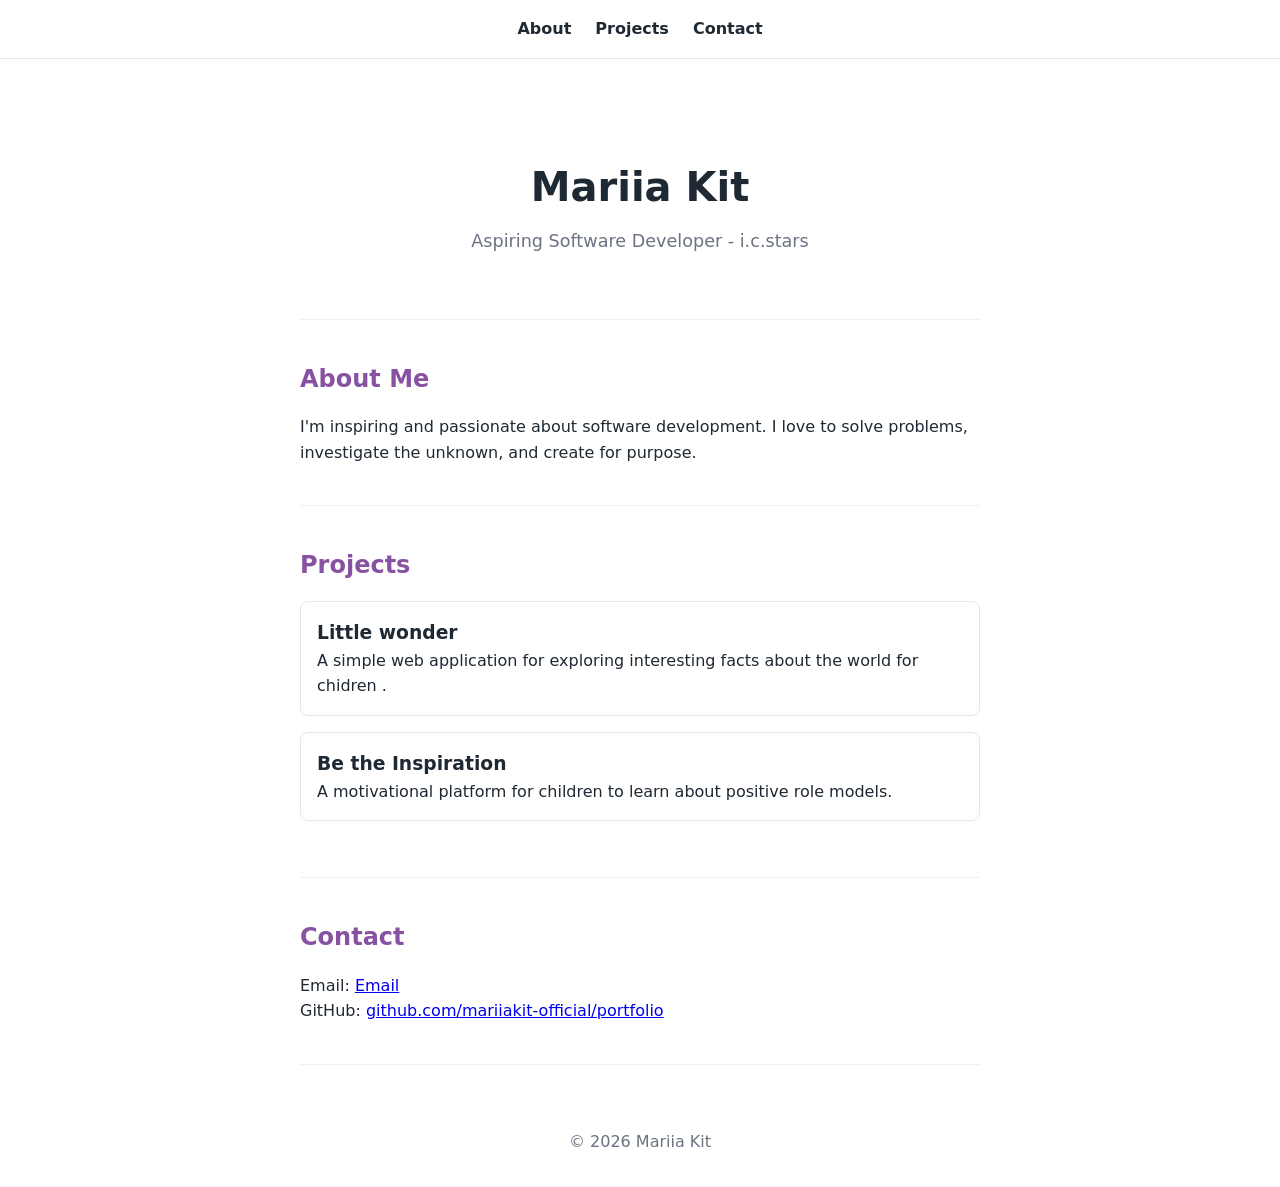
==== index.html @ 0bd784ed "Add portfolio structure and styling" ====
<!DOCTYPE html> 
<html lang="en"> 
<head> 
 <meta charset="UTF-8"> 
 <meta name="viewport" 
 content="width=device-width, initial-scale=1.0">  <title>Mariia Kit - Portfolio</title> 
 <link rel="stylesheet" href="style.css"> 
</head> 
<body> 
 <header> 
 <nav> 
 <a href="#about">About</a> 
 <a href="#projects">Projects</a> 
 <a href="#contact">Contact</a> 
 </nav> 
 </header> 
 <main> 
 <section id="hero"> 
 <h1>Mariia Kit</h1> 
 <p class="tagline"> 
 Aspiring Software Developer - i.c.stars 
 </p> 
 </section> 
 <section id="about"> 
 <h2>About Me</h2> 
 <p>I'm inspiring and passionate about software development. I love to solve problems, investigate the unknown, and create for purpose.</p> 
 </section> 
 <section id="projects"> 
 <h2>Projects</h2> 
 <div class="project"> 
 <h3>Little wonder</h3> 
 <p>A simple web application for exploring interesting facts about the world for chidren .</p> 
 </div> 
 <div class="project"> 
 <h3>Be the Inspiration</h3> 
 <p>A motivational platform for children to learn about positive role models.</p> 
 </div> 
 </section> 
 <section id="contact"> 
 <h2>Contact</h2> 
 <p>Email: 
 <a href="mailto:mkit@icstars.org">Email</a>  </p> 
 <p>GitHub: 
 <a href="https://github.com/mariiakit-official/portfolio.git">  github.com/mariiakit-official/portfolio</a> 
 </p> 
 </section> 
 </main> 
 <footer> 
 <p>&copy; 2026 Mariia Kit</p> 
 </footer> 
</body> 
</html>
---- style.css ----
:root { 
 --accent: #8852a3; 
 --ink: #1f2933; 
 --muted: #6b7280; 
 --bg: #ffffff; 
} 
* { box-sizing: border-box; margin: 0; padding: 0; } 
body { 
 font-family: system-ui, -apple-system, sans-serif; 
 color: var(--ink); 
 line-height: 1.6; 
 background: var(--bg); 
} 
header { 
 position: sticky; 
 top: 0; 
 background: var(--bg); 
 border-bottom: 1px solid #e5e7eb; 
} 
nav { 
 display: flex; 
 gap: 1.5rem; 
 justify-content: center; 
 padding: 1rem; 
} 
nav a { 
 text-decoration: none; 
 color: var(--ink); 
 font-weight: 600; 
} 
nav a:hover { color: var(--accent); } 
main { 
 max-width: 720px; 
 margin: 0 auto; 
 padding: 2rem 1.25rem; 
} 
section { 
 padding: 2.5rem 0; 
 border-bottom: 1px solid #f0f0f0; 
} 
#hero { text-align: center; padding: 4rem 0; } 
h1 { font-size: 2.5rem; } 
.tagline { 
 color: var(--muted); 
 font-size: 1.1rem; 
 margin-top: 0.5rem; 
} 
h2 { margin-bottom: 1rem; color: var(--accent); } 
.project { 
 padding: 1rem; 
 border: 1px solid #e5e7eb; 
 border-radius: 8px; 
 margin-bottom: 1rem; 
} 
footer { 
 text-align: center; 
 padding: 2rem; 
 color: var(--muted); 
}
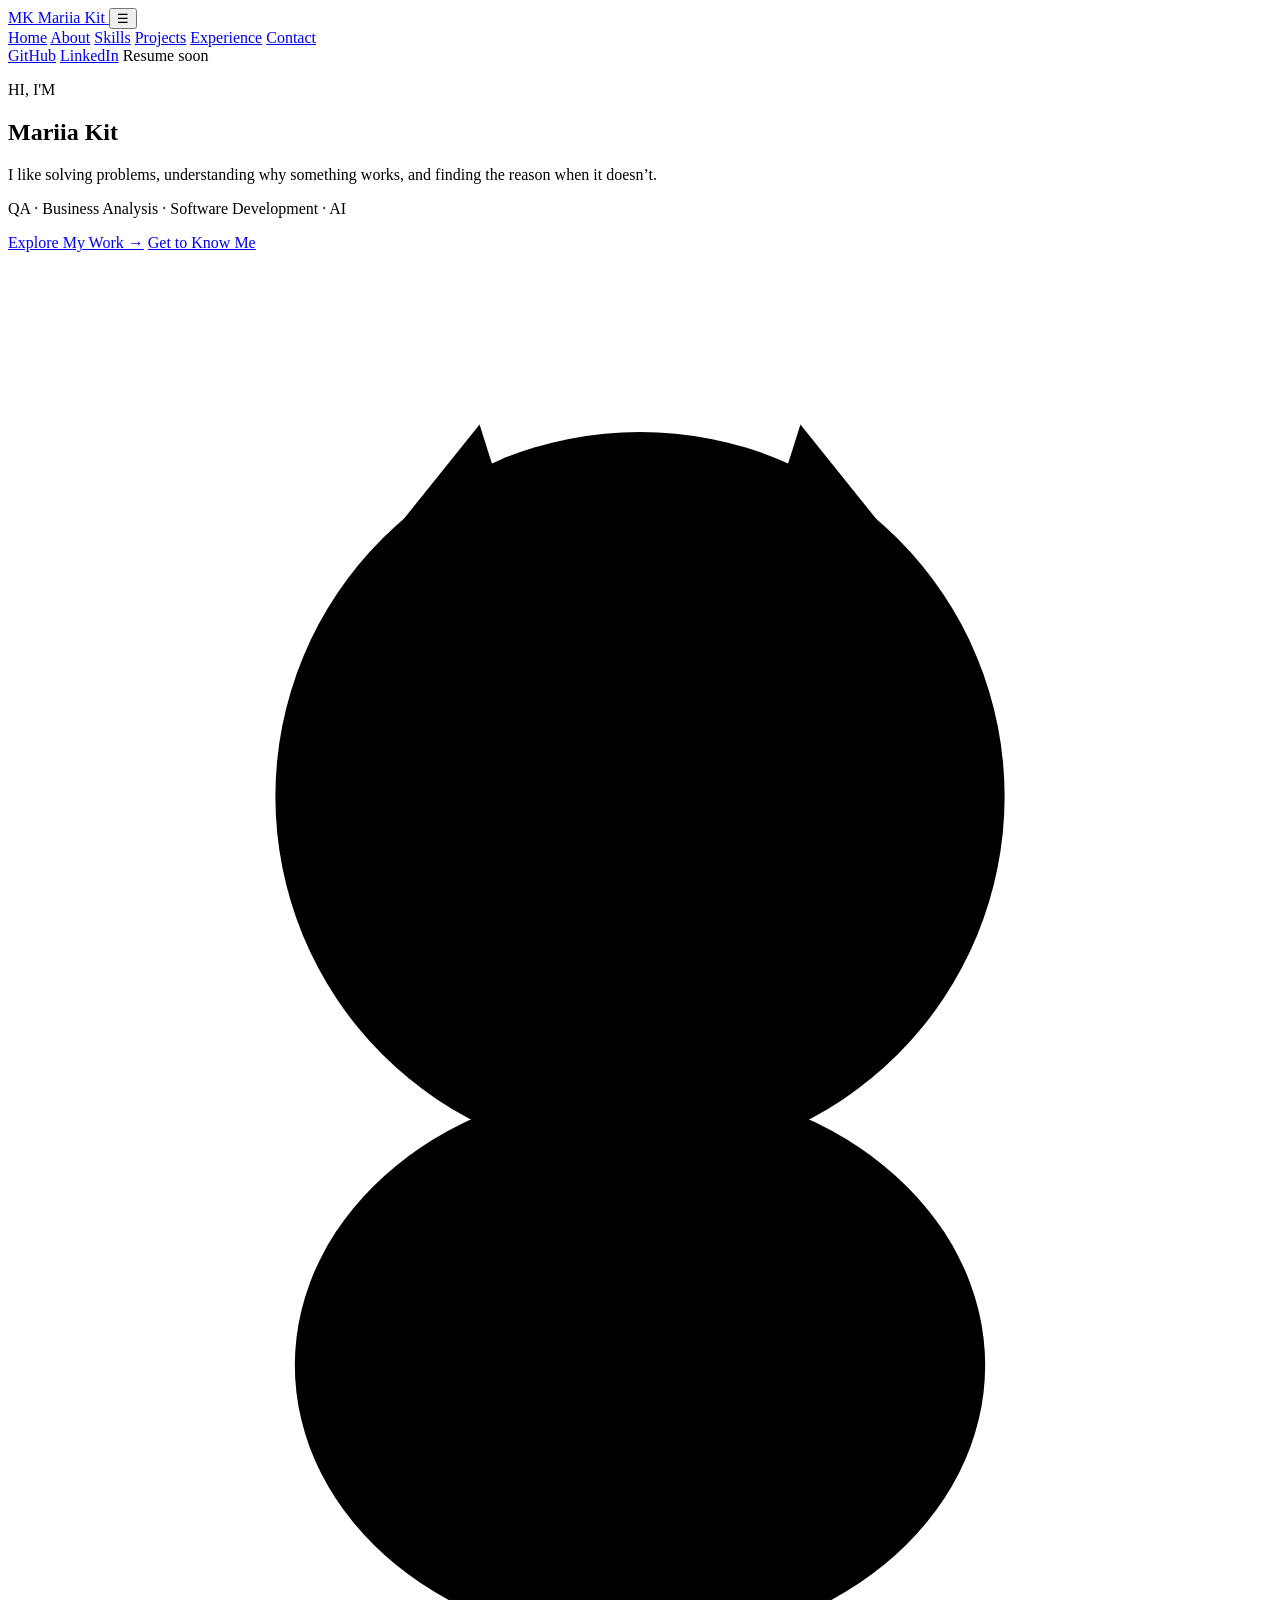
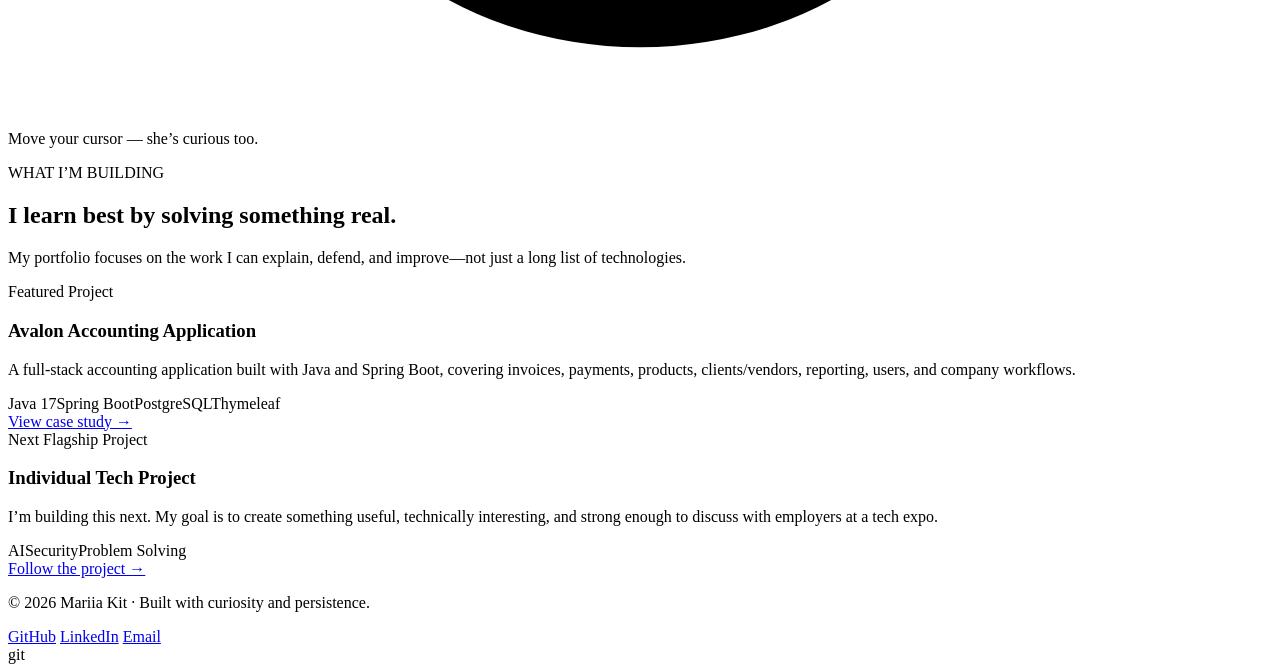
==== commit ccdfd252: "Add About Me page" ====
--- a/index.html
+++ b/index.html
@@ -1,53 +1,126 @@
-<!DOCTYPE html> 
-<html lang="en"> 
-<head> 
- <meta charset="UTF-8"> 
- <meta name="viewport" 
- content="width=device-width, initial-scale=1.0">  <title>Mariia Kit - Portfolio</title> 
- <link rel="stylesheet" href="style.css"> 
-</head> 
-<body> 
- <header> 
- <nav> 
- <a href="#about">About</a> 
- <a href="#projects">Projects</a> 
- <a href="#contact">Contact</a> 
- </nav> 
- </header> 
- <main> 
- <section id="hero"> 
- <h1>Mariia Kit</h1> 
- <p class="tagline"> 
- Aspiring Software Developer - i.c.stars 
- </p> 
- </section> 
- <section id="about"> 
- <h2>About Me</h2> 
- <p>I'm inspiring and passionate about software development. I love to solve problems, investigate the unknown, and create for purpose.</p> 
- </section> 
- <section id="projects"> 
- <h2>Projects</h2> 
- <div class="project"> 
- <h3>Little wonder</h3> 
- <p>A simple web application for exploring interesting facts about the world for chidren .</p> 
- </div> 
- <div class="project"> 
- <h3>Be the Inspiration</h3> 
- <p>A motivational platform for children to learn about positive role models.</p> 
- </div> 
- </section> 
- <section id="contact"> 
- <h2>Contact</h2> 
- <p>Email: 
- <a href="mailto:mkit@icstars.org">Email</a>  </p> 
- <p>GitHub: 
- <a href="https://github.com/mariiakit-official/portfolio.git">  github.com/mariiakit-official/portfolio</a> 
- </p> 
- </section> 
- </main> 
- <footer> 
- <p>&copy; 2026 Mariia Kit</p> 
- </footer> 
-</body> 
-</html> 
+<!DOCTYPE html>
+<html lang="en">
+<head>
+  <meta charset="UTF-8">
+  <meta name="viewport" content="width=device-width, initial-scale=1.0">
+  <meta name="description" content="Mariia Kit portfolio: QA, business analysis, software development, and AI.">
+  <title>Home | Mariia Kit</title>
+  <link rel="stylesheet" href="styles.css">
+</head>
+<body data-page="Home">
 
+<header class="site-header">
+  <a class="brand" href="index.html" aria-label="Mariia Kit home">
+    <span class="brand-mark" aria-hidden="true">MK</span>
+    <span>Mariia Kit</span>
+  </a>
+
+  <button class="menu-toggle" aria-label="Open navigation" aria-expanded="false">☰</button>
+
+  <nav class="main-nav" aria-label="Main navigation">
+    <a data-page="Home" href="index.html">Home</a>
+    <a data-page="About" href="about.html">About</a>
+    <a data-page="Skills" href="skills.html">Skills</a>
+    <a data-page="Projects" href="projects.html">Projects</a>
+    <a data-page="Experience" href="experience.html">Experience</a>
+    <a data-page="Contact" href="contact.html">Contact</a>
+  </nav>
+
+  <div class="header-actions">
+    <a class="icon-link" href="https://github.com/mariiakit-official" target="_blank" rel="noreferrer">GitHub</a>
+    <a class="icon-link" href="https://www.linkedin.com/in/mariia-kit-profile" target="_blank" rel="noreferrer">LinkedIn</a>
+    <span class="resume-link is-disabled" title="Resume will be added later">Resume soon</span>
+  </div>
+</header>
+
+
+<main>
+  <section class="hero">
+    <div class="hero-copy">
+      <p class="eyebrow">HI, I'M</p>
+      <h1>Mariia <span>Kit</span></h1>
+      <p class="hero-lead">I like solving problems, understanding why something works, and finding the reason when it doesn’t.</p>
+      <p class="hero-sub">QA · Business Analysis · Software Development · AI</p>
+      <div class="hero-actions">
+        <a class="btn primary" href="projects.html">Explore My Work →</a>
+        <a class="btn secondary" href="about.html">Get to Know Me</a>
+      </div>
+    </div>
+
+    <div class="owl-stage">
+      <div class="moon-glow" aria-hidden="true"></div>
+      <svg id="owl" viewBox="0 0 520 600" role="img" aria-labelledby="owlTitle">
+        <title id="owlTitle">Interactive white owl that follows the cursor</title>
+        <ellipse cx="260" cy="458" rx="142" ry="116" class="owl-body"/>
+        <path d="M161 402 Q117 469 169 533" class="owl-wing"/>
+        <path d="M359 402 Q403 469 351 533" class="owl-wing"/>
+
+        <g id="owlHead" class="owl-head">
+          <circle cx="260" cy="224" r="150" class="owl-face"/>
+          <path d="M145 132 L194 71 L219 150 Z" class="owl-feather"/>
+          <path d="M375 132 L326 71 L301 150 Z" class="owl-feather"/>
+
+          <path d="M134 200 Q205 137 258 194 Q315 135 386 200 Q337 326 260 328 Q182 326 134 200Z" class="facial-disc"/>
+          <ellipse cx="205" cy="216" rx="56" ry="64" class="owl-eye-ring"/>
+          <ellipse cx="315" cy="216" rx="56" ry="64" class="owl-eye-ring"/>
+          <circle cx="205" cy="216" r="27" class="owl-eye"/>
+          <circle cx="315" cy="216" r="27" class="owl-eye"/>
+          <circle id="leftPupil" cx="205" cy="216" r="12" class="owl-pupil"/>
+          <circle id="rightPupil" cx="315" cy="216" r="12" class="owl-pupil"/>
+          <path d="M244 263 L260 289 L276 263 Q260 253 244 263Z" class="owl-beak"/>
+          <path d="M171 157 Q205 144 234 160" class="owl-marking"/>
+          <path d="M286 160 Q315 144 349 157" class="owl-marking"/>
+        </g>
+
+        <path d="M191 364 Q260 390 329 364" class="owl-chest-line"/>
+        <path d="M184 403 Q260 432 336 403" class="owl-chest-line"/>
+        <path d="M182 443 Q260 472 338 443" class="owl-chest-line"/>
+      </svg>
+      <p class="owl-hint">Move your cursor — she’s curious too.</p>
+    </div>
+  </section>
+
+  <section class="home-intro">
+    <p class="eyebrow">WHAT I’M BUILDING</p>
+    <h2>I learn best by <span>solving something real.</span></h2>
+    <p>My portfolio focuses on the work I can explain, defend, and improve—not just a long list of technologies.</p>
+  </section>
+
+  <section class="featured-grid">
+    <article class="project-card featured">
+      <div>
+        <span class="tag">Featured Project</span>
+        <h3>Avalon Accounting Application</h3>
+        <p>A full-stack accounting application built with Java and Spring Boot, covering invoices, payments, products, clients/vendors, reporting, users, and company workflows.</p>
+      </div>
+      <div class="tech-row">
+        <span>Java 17</span><span>Spring Boot</span><span>PostgreSQL</span><span>Thymeleaf</span>
+      </div>
+      <a class="text-link" href="accounting-project.html">View case study →</a>
+    </article>
+
+    <article class="project-card upcoming">
+      <div>
+        <span class="tag subtle">Next Flagship Project</span>
+        <h3>Individual Tech Project</h3>
+        <p>I’m building this next. My goal is to create something useful, technically interesting, and strong enough to discuss with employers at a tech expo.</p>
+      </div>
+      <div class="tech-row"><span>AI</span><span>Security</span><span>Problem Solving</span></div>
+      <a class="text-link" href="projects.html">Follow the project →</a>
+    </article>
+  </section>
+</main>
+
+
+<footer class="site-footer">
+  <p>© 2026 Mariia Kit · Built with curiosity and persistence.</p>
+  <div>
+    <a href="https://github.com/mariiakit-official" target="_blank" rel="noreferrer">GitHub</a>
+    <a href="https://www.linkedin.com/in/mariia-kit-profile" target="_blank" rel="noreferrer">LinkedIn</a>
+    <a href="mailto:mkit@icstarts.org">Email</a>
+  </div>
+</footer>
+
+<script src="script.js"></script>
+</body>
+</html>git 
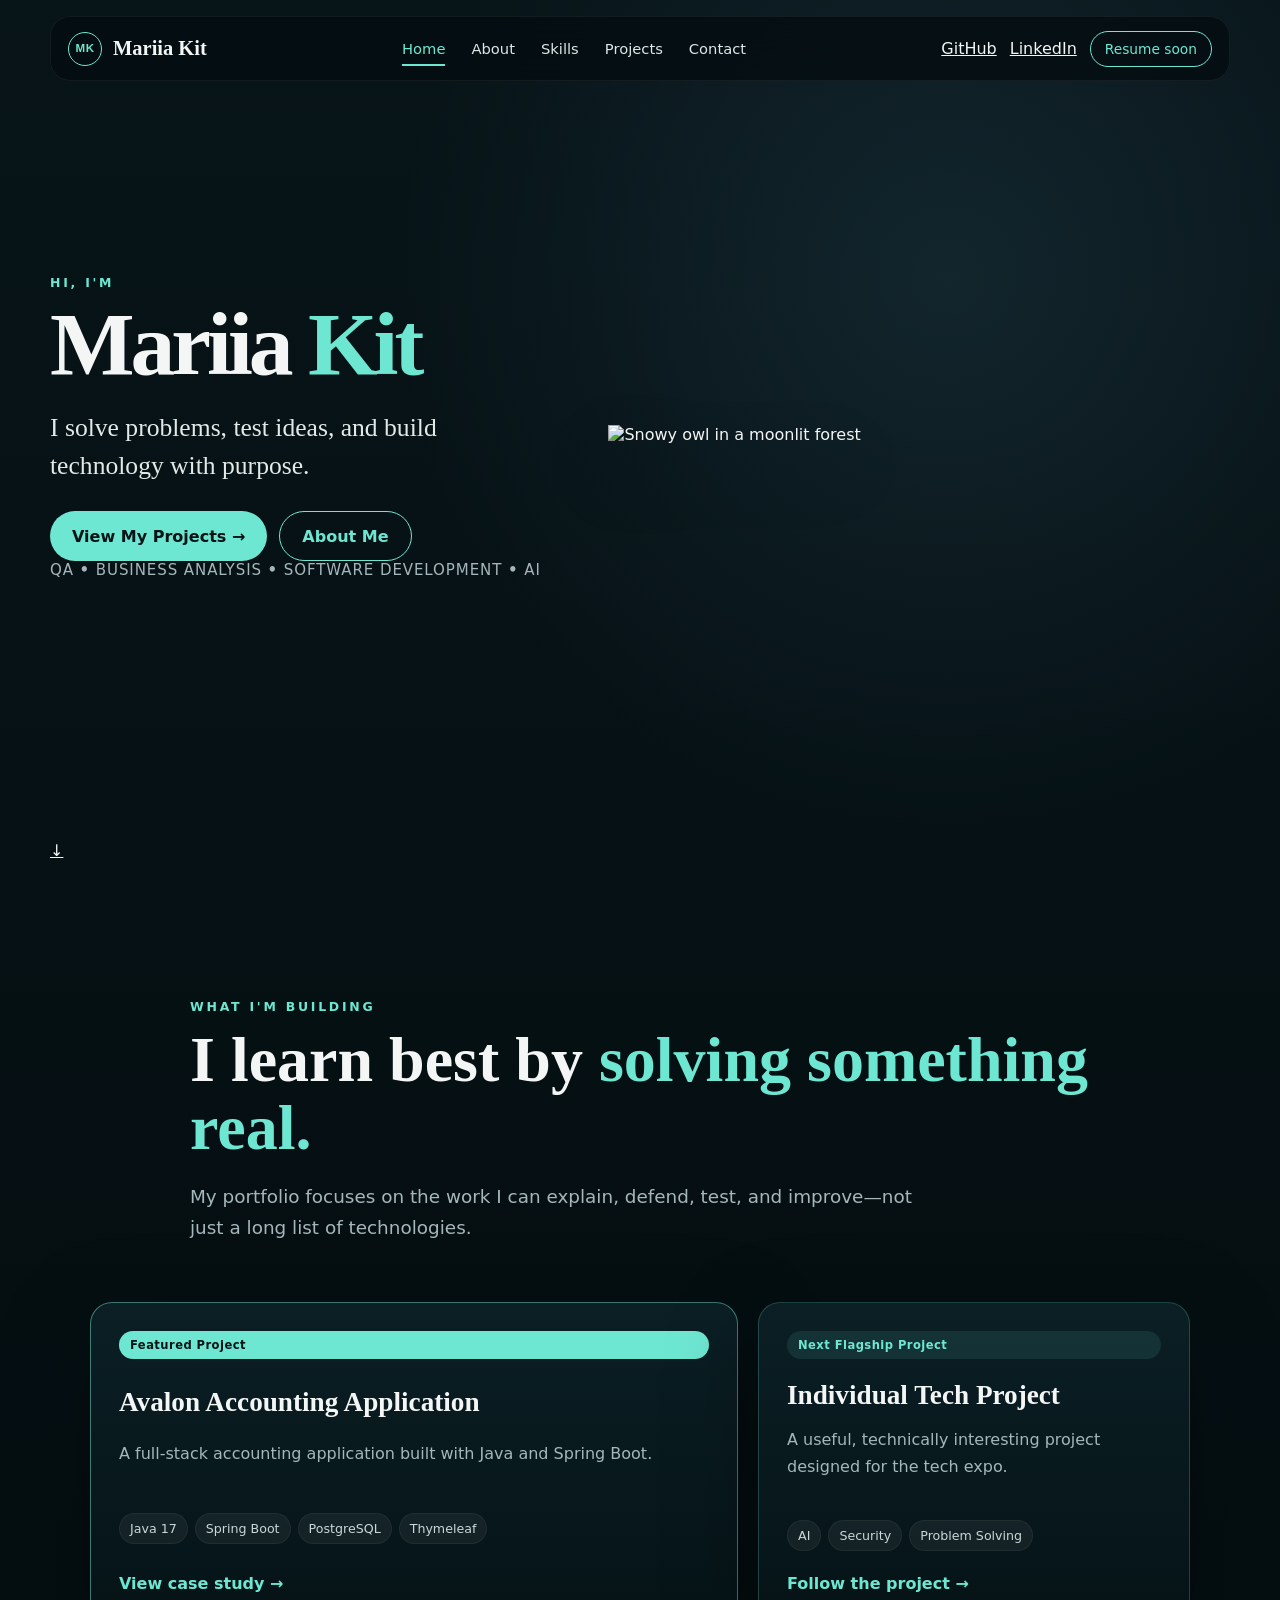
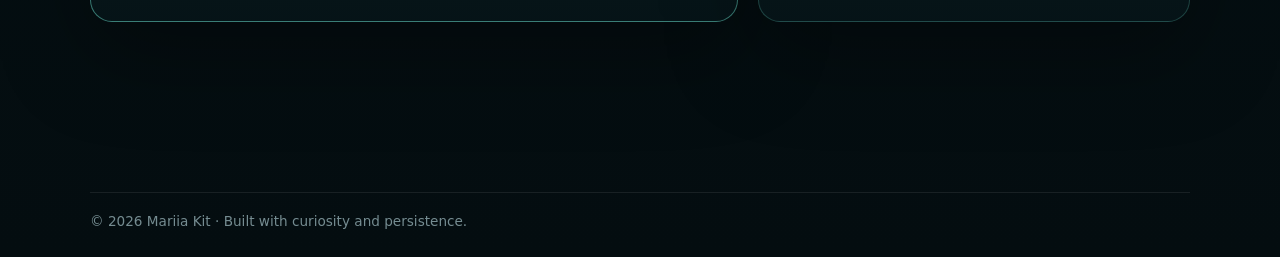
==== commit f8054cd0: "Updated index. html with new portfolio homepage design" ====
--- a/index.html
+++ b/index.html
@@ -8,119 +8,50 @@
   <link rel="stylesheet" href="styles.css">
 </head>
 <body data-page="Home">
-
 <header class="site-header">
-  <a class="brand" href="index.html" aria-label="Mariia Kit home">
-    <span class="brand-mark" aria-hidden="true">MK</span>
-    <span>Mariia Kit</span>
-  </a>
-
-  <button class="menu-toggle" aria-label="Open navigation" aria-expanded="false">☰</button>
-
+  <a class="brand" href="index.html"><span class="brand-mark">MK</span><span>Mariia Kit</span></a>
+  <button class="menu-toggle" type="button" aria-label="Open navigation" aria-expanded="false">☰</button>
   <nav class="main-nav" aria-label="Main navigation">
     <a data-page="Home" href="index.html">Home</a>
     <a data-page="About" href="about.html">About</a>
     <a data-page="Skills" href="skills.html">Skills</a>
     <a data-page="Projects" href="projects.html">Projects</a>
-    <a data-page="Experience" href="experience.html">Experience</a>
     <a data-page="Contact" href="contact.html">Contact</a>
   </nav>
-
   <div class="header-actions">
-    <a class="icon-link" href="https://github.com/mariiakit-official" target="_blank" rel="noreferrer">GitHub</a>
-    <a class="icon-link" href="https://www.linkedin.com/in/mariia-kit-profile" target="_blank" rel="noreferrer">LinkedIn</a>
-    <span class="resume-link is-disabled" title="Resume will be added later">Resume soon</span>
+    <a href="https://github.com/mariiakit-official" target="_blank" rel="noreferrer">GitHub</a>
+    <a href="https://www.linkedin.com/in/mariia-kit-profile" target="_blank" rel="noreferrer">LinkedIn</a>
+    <span class="resume-link">Resume soon</span>
   </div>
 </header>
-
-
 <main>
   <section class="hero">
     <div class="hero-copy">
       <p class="eyebrow">HI, I'M</p>
       <h1>Mariia <span>Kit</span></h1>
-      <p class="hero-lead">I like solving problems, understanding why something works, and finding the reason when it doesn’t.</p>
-      <p class="hero-sub">QA · Business Analysis · Software Development · AI</p>
+      <p class="hero-lead">I solve problems, test ideas, and build technology with purpose.</p>
       <div class="hero-actions">
-        <a class="btn primary" href="projects.html">Explore My Work →</a>
-        <a class="btn secondary" href="about.html">Get to Know Me</a>
+        <a class="btn primary" href="projects.html">View My Projects →</a>
+        <a class="btn secondary" href="about.html">About Me</a>
       </div>
+      <p class="hero-sub">QA <b>•</b> BUSINESS ANALYSIS <b>•</b> SOFTWARE DEVELOPMENT <b>•</b> AI</p>
     </div>
-
-    <div class="owl-stage">
-      <div class="moon-glow" aria-hidden="true"></div>
-      <svg id="owl" viewBox="0 0 520 600" role="img" aria-labelledby="owlTitle">
-        <title id="owlTitle">Interactive white owl that follows the cursor</title>
-        <ellipse cx="260" cy="458" rx="142" ry="116" class="owl-body"/>
-        <path d="M161 402 Q117 469 169 533" class="owl-wing"/>
-        <path d="M359 402 Q403 469 351 533" class="owl-wing"/>
-
-        <g id="owlHead" class="owl-head">
-          <circle cx="260" cy="224" r="150" class="owl-face"/>
-          <path d="M145 132 L194 71 L219 150 Z" class="owl-feather"/>
-          <path d="M375 132 L326 71 L301 150 Z" class="owl-feather"/>
-
-          <path d="M134 200 Q205 137 258 194 Q315 135 386 200 Q337 326 260 328 Q182 326 134 200Z" class="facial-disc"/>
-          <ellipse cx="205" cy="216" rx="56" ry="64" class="owl-eye-ring"/>
-          <ellipse cx="315" cy="216" rx="56" ry="64" class="owl-eye-ring"/>
-          <circle cx="205" cy="216" r="27" class="owl-eye"/>
-          <circle cx="315" cy="216" r="27" class="owl-eye"/>
-          <circle id="leftPupil" cx="205" cy="216" r="12" class="owl-pupil"/>
-          <circle id="rightPupil" cx="315" cy="216" r="12" class="owl-pupil"/>
-          <path d="M244 263 L260 289 L276 263 Q260 253 244 263Z" class="owl-beak"/>
-          <path d="M171 157 Q205 144 234 160" class="owl-marking"/>
-          <path d="M286 160 Q315 144 349 157" class="owl-marking"/>
-        </g>
-
-        <path d="M191 364 Q260 390 329 364" class="owl-chest-line"/>
-        <path d="M184 403 Q260 432 336 403" class="owl-chest-line"/>
-        <path d="M182 443 Q260 472 338 443" class="owl-chest-line"/>
-      </svg>
-      <p class="owl-hint">Move your cursor — she’s curious too.</p>
+    <div class="owl-stage" id="owlStage">
+      <img id="owl" src="owl.png" alt="Snowy owl in a moonlit forest">
     </div>
+    <a class="scroll-cue" href="#featured" aria-label="Scroll down">↓</a>
   </section>
-
-  <section class="home-intro">
-    <p class="eyebrow">WHAT I’M BUILDING</p>
+  <section id="featured" class="home-intro">
+    <p class="eyebrow accent">WHAT I'M BUILDING</p>
     <h2>I learn best by <span>solving something real.</span></h2>
-    <p>My portfolio focuses on the work I can explain, defend, and improve—not just a long list of technologies.</p>
+    <p>My portfolio focuses on the work I can explain, defend, test, and improve—not just a long list of technologies.</p>
   </section>
-
   <section class="featured-grid">
-    <article class="project-card featured">
-      <div>
-        <span class="tag">Featured Project</span>
-        <h3>Avalon Accounting Application</h3>
-        <p>A full-stack accounting application built with Java and Spring Boot, covering invoices, payments, products, clients/vendors, reporting, users, and company workflows.</p>
-      </div>
-      <div class="tech-row">
-        <span>Java 17</span><span>Spring Boot</span><span>PostgreSQL</span><span>Thymeleaf</span>
-      </div>
-      <a class="text-link" href="accounting-project.html">View case study →</a>
-    </article>
-
-    <article class="project-card upcoming">
-      <div>
-        <span class="tag subtle">Next Flagship Project</span>
-        <h3>Individual Tech Project</h3>
-        <p>I’m building this next. My goal is to create something useful, technically interesting, and strong enough to discuss with employers at a tech expo.</p>
-      </div>
-      <div class="tech-row"><span>AI</span><span>Security</span><span>Problem Solving</span></div>
-      <a class="text-link" href="projects.html">Follow the project →</a>
-    </article>
+    <article class="project-card featured"><span class="tag">Featured Project</span><h3>Avalon Accounting Application</h3><p>A full-stack accounting application built with Java and Spring Boot.</p><div class="tech-row"><span>Java 17</span><span>Spring Boot</span><span>PostgreSQL</span><span>Thymeleaf</span></div><a class="text-link" href="accounting-project.html">View case study →</a></article>
+    <article class="project-card"><span class="tag subtle">Next Flagship Project</span><h3>Individual Tech Project</h3><p>A useful, technically interesting project designed for the tech expo.</p><div class="tech-row"><span>AI</span><span>Security</span><span>Problem Solving</span></div><a class="text-link" href="projects.html">Follow the project →</a></article>
   </section>
 </main>
-
-
-<footer class="site-footer">
-  <p>© 2026 Mariia Kit · Built with curiosity and persistence.</p>
-  <div>
-    <a href="https://github.com/mariiakit-official" target="_blank" rel="noreferrer">GitHub</a>
-    <a href="https://www.linkedin.com/in/mariia-kit-profile" target="_blank" rel="noreferrer">LinkedIn</a>
-    <a href="mailto:mkit@icstarts.org">Email</a>
-  </div>
-</footer>
-
+<footer class="site-footer">© 2026 Mariia Kit · Built with curiosity and persistence.</footer>
 <script src="script.js"></script>
 </body>
-</html>git +</html>
--- a/styles.css
+++ b/styles.css
@@ -0,0 +1,46 @@
+:root{
+  --bg:#051014;--bg2:#08191e;--panel:#0b2026;--text:#f3f6f5;--muted:#a5b7bb;
+  --accent:#6ee7d2;--accent2:#9af1e2;--line:rgba(110,231,210,.22);
+  --shadow:0 30px 90px rgba(0,0,0,.34)
+}
+*{box-sizing:border-box}
+html{scroll-behavior:smooth}
+body{margin:0;min-height:100vh;color:var(--text);font-family:Inter,ui-sans-serif,system-ui,-apple-system,BlinkMacSystemFont,"Segoe UI",sans-serif;background:
+radial-gradient(circle at 74% 15%,rgba(73,119,144,.18),transparent 30%),
+linear-gradient(180deg,#071418 0%,#040d10 100%)}
+a{color:inherit}
+.site-header{width:min(1180px,calc(100% - 32px));margin:16px auto 0;padding:13px 17px;min-height:64px;display:grid;grid-template-columns:auto 1fr auto;align-items:center;gap:26px;border:1px solid rgba(255,255,255,.06);border-radius:20px;background:rgba(4,13,16,.76);backdrop-filter:blur(18px);position:sticky;top:12px;z-index:50}
+.brand{display:flex;align-items:center;gap:11px;text-decoration:none;font-family:Georgia,serif;font-weight:700;font-size:1.28rem}
+.brand-mark{width:34px;height:34px;border:1px solid var(--accent);border-radius:50%;display:grid;place-items:center;color:var(--accent);font:700 .72rem/1 Inter,sans-serif;letter-spacing:.04em}
+.main-nav{display:flex;gap:26px;justify-self:center}.main-nav a,.icon-link{font-size:.92rem;text-decoration:none;color:#dce7e8}
+.main-nav a{position:relative;padding:10px 0}.main-nav a:after{content:"";position:absolute;left:0;right:100%;bottom:1px;height:2px;background:var(--accent);transition:right .22s ease}.main-nav a:hover:after,.main-nav a.active:after{right:0}.main-nav a.active{color:var(--accent)}
+.header-actions{display:flex;align-items:center;gap:13px}.resume-link{border:1px solid var(--accent);border-radius:999px;padding:9px 14px;color:var(--accent);font-size:.86rem}.is-disabled{opacity:.7}
+.menu-toggle{display:none;background:transparent;border:1px solid var(--line);color:white;border-radius:10px;padding:8px 11px}
+.hero{width:min(1180px,calc(100% - 32px));margin:0 auto;min-height:calc(100vh - 92px);display:grid;grid-template-columns:.87fr 1.13fr;align-items:center;gap:24px}
+.hero-copy{position:relative;z-index:2}.eyebrow{color:var(--accent);letter-spacing:.22em;font-size:.78rem;font-weight:800;text-transform:uppercase}
+h1,h2,h3,p{margin-top:0}h1{font-family:Georgia,"Times New Roman",serif;font-size:clamp(3.4rem,7vw,6.8rem);line-height:.94;letter-spacing:-.045em;margin-bottom:22px}h1 span,h2 span{color:var(--accent)}
+.hero-lead{max-width:590px;font-family:Georgia,serif;font-size:clamp(1.35rem,2vw,1.72rem);line-height:1.48;color:#e2e9e8}
+.hero-sub{color:var(--muted);font-size:.94rem;letter-spacing:.06em}.hero-actions{display:flex;flex-wrap:wrap;gap:12px;margin-top:27px}.btn{display:inline-flex;align-items:center;justify-content:center;min-height:50px;padding:0 22px;border-radius:999px;text-decoration:none;font-weight:800}.btn.primary{background:var(--accent);color:#041315}.btn.secondary{border:1px solid var(--accent);color:var(--accent)}
+.owl-stage{min-height:650px;display:grid;place-items:center;position:relative;align-content:center}.moon-glow{position:absolute;width:min(490px,76vw);height:min(490px,76vw);border-radius:50%;background:radial-gradient(circle at 45% 38%,rgba(206,229,237,.35),rgba(87,129,151,.12) 46%,transparent 69%);filter:blur(1px)}
+#owl{width:min(590px,100%);z-index:2;filter:drop-shadow(0 30px 34px rgba(0,0,0,.48));overflow:visible}.owl-body{fill:#edf0ed;stroke:#cfd4cf;stroke-width:4}.owl-face{fill:#f6f7f3;stroke:#d5d8d3;stroke-width:4}.owl-feather{fill:#e7ebe7}.facial-disc{fill:#f0f1ed;stroke:#d9d9d1;stroke-width:2}.owl-eye-ring{fill:#ded9cb;stroke:#a9a28f;stroke-width:4}.owl-eye{fill:#d3aa3f;stroke:#68531b;stroke-width:4}.owl-pupil{fill:#071014}.owl-beak{fill:#252a2c}.owl-wing{fill:none;stroke:#bdc4c0;stroke-width:23;stroke-linecap:round}.owl-marking{fill:none;stroke:#aeb5b0;stroke-width:7;stroke-linecap:round;opacity:.7}.owl-chest-line{fill:none;stroke:#c4cac6;stroke-width:6;stroke-linecap:round;opacity:.65}.owl-head{transform-box:fill-box;transform-origin:center;transition:transform .13s ease-out}
+.owl-hint{z-index:3;margin-top:-36px;color:#91a9ad;font-size:.85rem}
+.home-intro,.featured-grid{width:min(1100px,calc(100% - 32px));margin:0 auto}.home-intro{padding:110px 0 40px;max-width:900px}.home-intro h2{font:700 clamp(2.4rem,5vw,4.4rem)/1.05 Georgia,serif;margin-bottom:20px}.home-intro>p:last-child{color:var(--muted);font-size:1.15rem;line-height:1.7;max-width:760px}
+.featured-grid{display:grid;grid-template-columns:1.2fr .8fr;gap:20px;padding-bottom:90px}
+.page-shell{width:min(1100px,calc(100% - 32px));margin:105px auto}.page-header{max-width:890px;margin-bottom:55px}.page-header h1{font-size:clamp(3rem,6vw,5.5rem)}.page-header>p:not(.eyebrow){color:var(--muted);font-size:1.15rem;line-height:1.75}.centered{text-align:center;margin-left:auto;margin-right:auto}
+.card,.project-card,.skill-card,.mini-card,.timeline-card,.verified-box,.portrait-card{border:1px solid var(--line);background:linear-gradient(180deg,rgba(12,33,39,.9),rgba(6,20,24,.91));border-radius:22px;box-shadow:var(--shadow)}
+.project-card{padding:28px;min-height:320px;display:flex;flex-direction:column;justify-content:space-between}.project-card h2,.project-card h3{font-family:Georgia,serif;font-size:1.7rem;margin-bottom:12px}.project-card p{color:var(--muted);line-height:1.7}.project-card.featured{border-color:rgba(110,231,210,.48)}
+.tag{display:inline-flex;margin-bottom:18px;padding:7px 11px;border-radius:999px;background:var(--accent);color:#051315;font-size:.72rem;font-weight:900;letter-spacing:.04em}.tag.subtle{background:rgba(110,231,210,.1);color:var(--accent)}.tech-row{display:flex;gap:7px;flex-wrap:wrap;margin:20px 0}.tech-row span{background:rgba(255,255,255,.055);border:1px solid rgba(255,255,255,.05);padding:7px 10px;border-radius:999px;color:#cad7d8;font-size:.79rem}.text-link{color:var(--accent);text-decoration:none;font-weight:800}.secondary-link{color:#ced8da}.muted{color:#758d92}.project-links{display:flex;gap:18px;flex-wrap:wrap}
+.about-layout{display:grid;grid-template-columns:.72fr 1.28fr;gap:24px;align-items:start}.portrait-card{padding:20px;position:sticky;top:110px}.portrait-placeholder{aspect-ratio:4/5;border-radius:16px;background:linear-gradient(145deg,#112d34,#08181d);display:grid;place-items:center;border:1px dashed rgba(110,231,210,.38)}.portrait-placeholder span{font:700 5rem Georgia,serif;color:var(--accent)}.portrait-note{color:var(--muted);line-height:1.6;font-size:.88rem;margin:15px 5px 2px}.portrait-note code{color:var(--accent);font-size:.77rem}.about-copy{display:grid;gap:20px}.card{padding:28px}.card h2{font-family:Georgia,serif;font-size:1.65rem}.card p{color:var(--muted);line-height:1.75}.values-grid{display:grid;grid-template-columns:repeat(4,1fr);gap:14px;margin-top:24px}.mini-card{padding:20px}.mini-card strong{font:700 1.3rem Georgia,serif;color:var(--accent)}.mini-card p{margin:8px 0 0;color:var(--muted);line-height:1.55;font-size:.9rem}
+.skills-grid{display:grid;grid-template-columns:repeat(2,1fr);gap:18px}.skill-card{padding:26px}.skill-number{color:var(--accent);font-size:.72rem;letter-spacing:.15em}.skill-card h2{font-family:Georgia,serif;font-size:1.75rem}.skill-card p:last-child{color:var(--muted);line-height:1.7}
+.projects-grid{display:grid;grid-template-columns:repeat(2,1fr);gap:20px}
+.case-hero{max-width:930px;margin-bottom:55px}.case-hero>p:not(.eyebrow){color:var(--muted);font-size:1.18rem;line-height:1.7;max-width:760px}.case-meta{display:grid;grid-template-columns:repeat(4,1fr);gap:10px;margin-bottom:22px}.case-meta div{padding:18px;border:1px solid var(--line);border-radius:16px;background:rgba(255,255,255,.025)}.case-meta span{display:block;color:#789095;font-size:.72rem;text-transform:uppercase;letter-spacing:.12em;margin-bottom:6px}.case-meta strong{font-size:.93rem}.case-grid{display:grid;grid-template-columns:repeat(2,1fr);gap:18px}.verified-box{padding:28px;margin-top:22px}.tech-row.large span{font-size:.86rem}.verification-note{color:#93a6aa;font-size:.88rem;line-height:1.6;margin-bottom:0}
+.timeline{display:grid;gap:0;border-left:1px solid var(--line);margin-left:8px;padding-left:28px}.timeline-card{padding:26px;margin:0 0 18px;position:relative}.timeline-dot{position:absolute;left:-36px;top:35px;width:14px;height:14px;border-radius:50%;background:var(--accent);box-shadow:0 0 0 6px #061216}.meta{color:var(--accent)!important;text-transform:uppercase;letter-spacing:.14em;font-size:.72rem;font-weight:800}.timeline-card h2{font-family:Georgia,serif}.timeline-card p:last-child{color:var(--muted);line-height:1.7}.resume-note{margin-top:28px}
+.contact-grid{display:grid;grid-template-columns:repeat(3,1fr);gap:18px}.contact-card{border:1px solid var(--line);background:linear-gradient(180deg,rgba(12,33,39,.9),rgba(6,20,24,.91));border-radius:22px;padding:28px;text-decoration:none;min-height:190px;display:flex;flex-direction:column;justify-content:space-between;transition:transform .2s ease,border-color .2s ease}.contact-card:hover{transform:translateY(-4px);border-color:var(--accent)}.contact-card span{color:#81979b;font-size:.75rem;text-transform:uppercase;letter-spacing:.15em}.contact-card strong{font:700 1.3rem Georgia,serif;word-break:break-word}.contact-card em{font-style:normal;color:var(--accent);font-size:.9rem}
+.site-footer{width:min(1100px,calc(100% - 32px));margin:80px auto 28px;padding-top:20px;border-top:1px solid rgba(255,255,255,.08);display:flex;justify-content:space-between;gap:18px;color:#758c91;font-size:.85rem}.site-footer div{display:flex;gap:18px}.site-footer a{color:var(--accent);text-decoration:none}
+@media(max-width:980px){
+.site-header{grid-template-columns:auto auto;justify-content:space-between}.menu-toggle{display:block}.main-nav{display:none;grid-column:1/-1;width:100%;flex-direction:column;gap:0;padding-top:8px}.main-nav.open{display:flex}.main-nav a{padding:12px 4px}.header-actions{display:none}
+.hero{grid-template-columns:1fr;padding:65px 0 50px;text-align:center}.hero-copy{order:2}.owl-stage{order:1;min-height:430px}.hero-lead{margin-left:auto;margin-right:auto}.hero-actions{justify-content:center}.featured-grid,.about-layout{grid-template-columns:1fr}.portrait-card{position:static;max-width:500px}.values-grid{grid-template-columns:repeat(2,1fr)}.case-meta{grid-template-columns:repeat(2,1fr)}.contact-grid{grid-template-columns:1fr}
+}
+@media(max-width:680px){
+.site-header{width:calc(100% - 20px);margin-top:9px}.brand{font-size:1.08rem}.hero,.page-shell,.home-intro,.featured-grid{width:calc(100% - 28px)}.hero{min-height:auto}.owl-stage{min-height:350px}#owl{width:350px}.owl-hint{margin-top:-15px}.hero-copy h1{font-size:clamp(3.5rem,19vw,5rem)}.home-intro{padding-top:70px}.skills-grid,.projects-grid,.case-grid{grid-template-columns:1fr}.values-grid{grid-template-columns:1fr}.case-meta{grid-template-columns:1fr 1fr}.page-shell{margin-top:72px}.site-footer{flex-direction:column}.site-footer div{flex-wrap:wrap}}
+@media(prefers-reduced-motion:reduce){*{scroll-behavior:auto!important;transition-duration:.001ms!important;animation-duration:.001ms!important}}
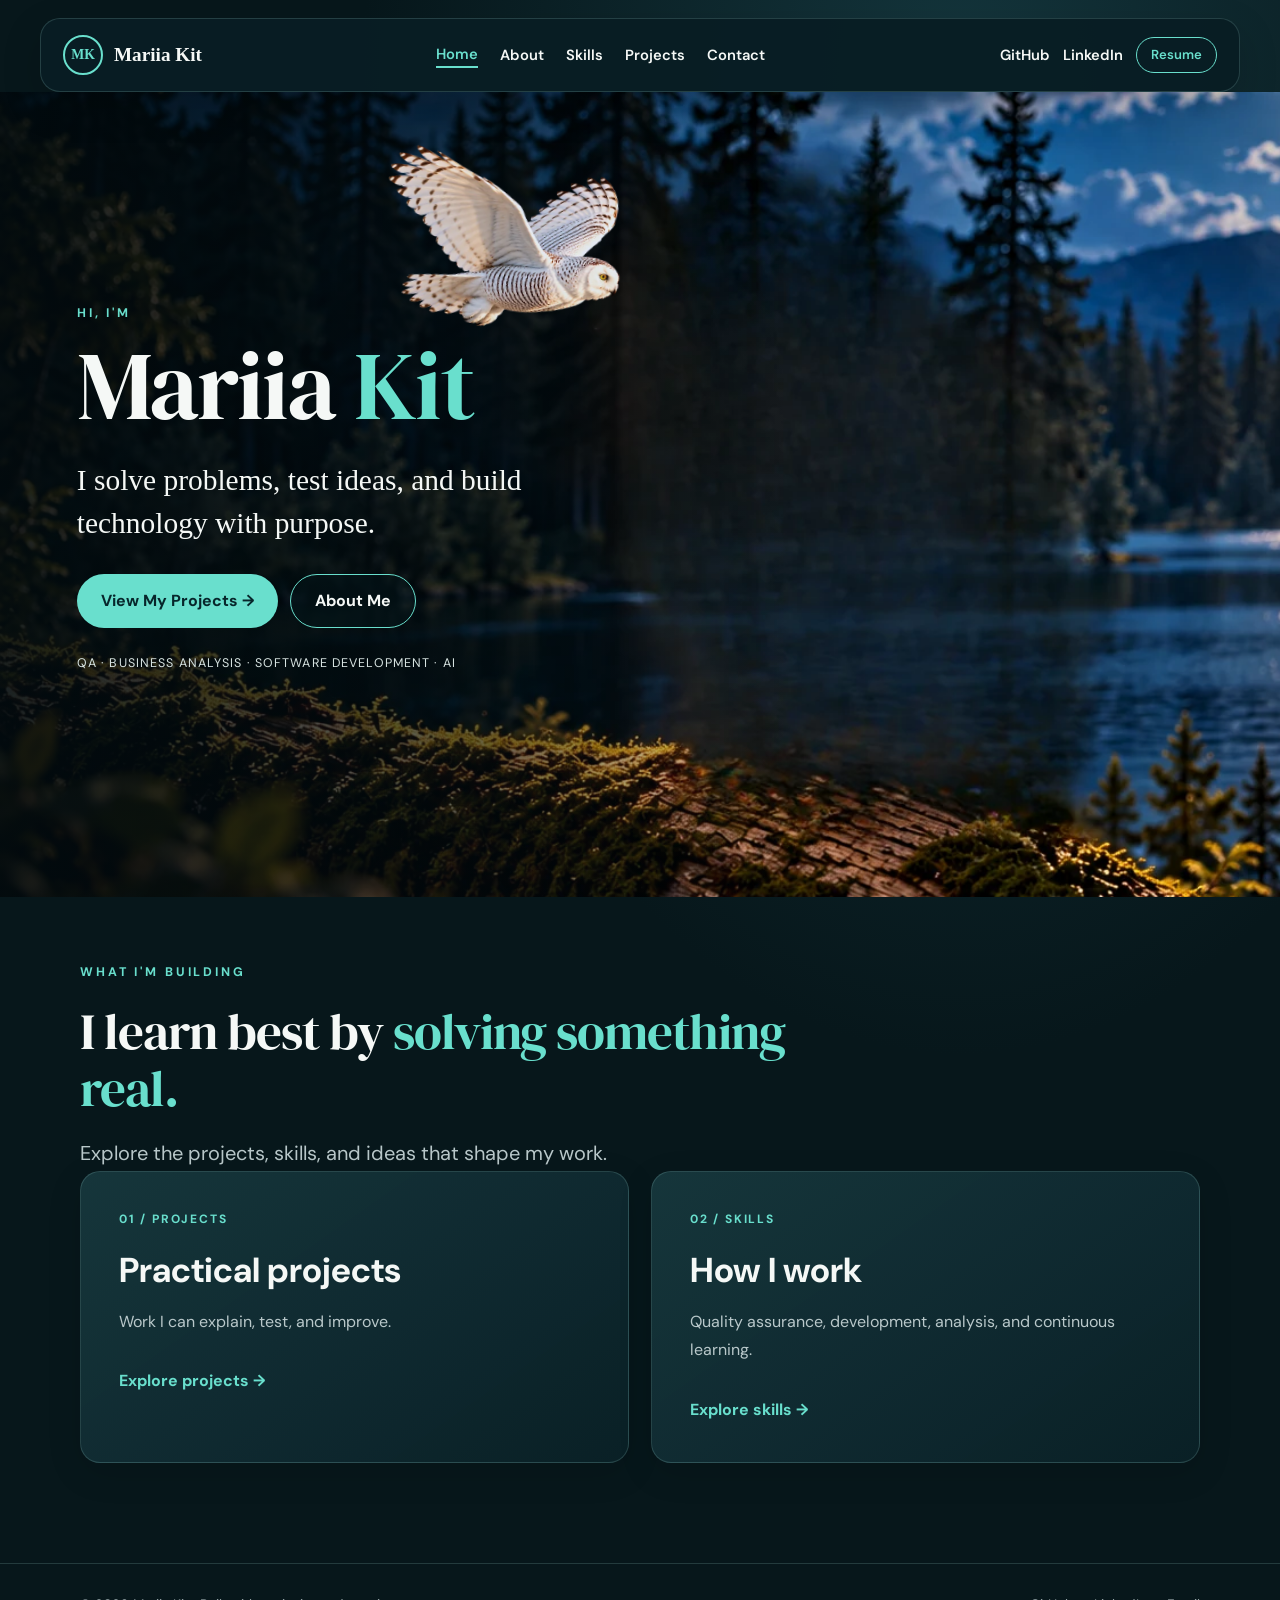
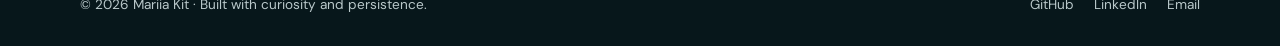
==== commit 6dc9e35d: "Add home page with animated owl hero" ====
--- a/index.html
+++ b/index.html
@@ -1,57 +1,106 @@
 <!DOCTYPE html>
 <html lang="en">
+
 <head>
   <meta charset="UTF-8">
-  <meta name="viewport" content="width=device-width, initial-scale=1.0">
-  <meta name="description" content="Mariia Kit portfolio: QA, business analysis, software development, and AI.">
+  <meta name="viewport" content="width=device-width,initial-scale=1">
+  <meta name="description" content="Mariia Kit — QA, business analysis, software development and AI portfolio">
   <title>Home | Mariia Kit</title>
+  <link rel="icon" href="favicon.svg" type="image/svg+xml">
+  <meta property="og:title" content="Home | Mariia Kit">
+  <meta property="og:description" content="Mariia Kit — QA, business analysis, software development and AI portfolio">
+  <meta property="og:type" content="website">
+  <meta name="theme-color" content="#07171b">
+  <link rel="preload" as="image" href="images/forest-bg.webp" fetchpriority="high">
+  <script>try {
+      if (!sessionStorage.getItem("owlIntro") && !matchMedia("(prefers-reduced-motion: reduce)").matches) {
+        document.documentElement.classList.add("owl-intro");
+        setTimeout(function () {
+          document.documentElement.classList
+          .remove("owl-intro")
+        }, 9000)
+      }
+    } catch (e) { }
+  </script>
   <link rel="stylesheet" href="styles.css">
 </head>
+
 <body data-page="Home">
-<header class="site-header">
-  <a class="brand" href="index.html"><span class="brand-mark">MK</span><span>Mariia Kit</span></a>
-  <button class="menu-toggle" type="button" aria-label="Open navigation" aria-expanded="false">☰</button>
-  <nav class="main-nav" aria-label="Main navigation">
-    <a data-page="Home" href="index.html">Home</a>
-    <a data-page="About" href="about.html">About</a>
-    <a data-page="Skills" href="skills.html">Skills</a>
-    <a data-page="Projects" href="projects.html">Projects</a>
-    <a data-page="Contact" href="contact.html">Contact</a>
-  </nav>
-  <div class="header-actions">
-    <a href="https://github.com/mariiakit-official" target="_blank" rel="noreferrer">GitHub</a>
-    <a href="https://www.linkedin.com/in/mariia-kit-profile" target="_blank" rel="noreferrer">LinkedIn</a>
-    <span class="resume-link">Resume soon</span>
-  </div>
-</header>
-<main>
-  <section class="hero">
-    <div class="hero-copy">
-      <p class="eyebrow">HI, I'M</p>
-      <h1>Mariia <span>Kit</span></h1>
-      <p class="hero-lead">I solve problems, test ideas, and build technology with purpose.</p>
-      <div class="hero-actions">
-        <a class="btn primary" href="projects.html">View My Projects →</a>
-        <a class="btn secondary" href="about.html">About Me</a>
+  <header class="site-header">
+    <a class="brand" href="index.html">
+      <span class="brand-mark">MK</span>
+      <span>Mariia Kit</span>
+    </a>
+    <button class="menu-toggle" type="button" aria-label="Toggle navigation" aria-expanded="false">☰</button>
+    <nav class="main-nav" aria-label="Main navigation">
+      <a data-page="Home" href="index.html">Home</a>
+      <a data-page="About" href="about.html">About</a>
+      <a data-page="Skills" href="skills.html">Skills</a>
+      <a data-page="Projects" href="projects.html">Projects</a>
+      <a data-page="Contact" href="contact.html">Contact</a>
+    </nav>
+    <div class="header-actions">
+      <a href="https://github.com/mariiakit-official" target="_blank" rel="noopener noreferrer">GitHub</a>
+      <a href="https://www.linkedin.com/in/mariia-kit-profile" target="_blank" rel="noopener noreferrer">LinkedIn</a>
+      <a class="resume-link" href="resume.pdf" target="_blank" rel="noopener">Resume</a>
+    </div>
+  </header>
+  <main>
+    <section class="hero">
+      <div class="owl-stage" role="img" aria-label="A snowy owl perched on a mossy log in a moonlit forest">
+        <img class="owl-part owl-bg" src="images/forest-bg.webp" alt="" width="1536" height="1024" fetchpriority="high">
+        <img class="owl-part owl-body" src="images/owl-body.webp" alt="" width="1536" height="1024" decoding="async">
+        <img class="owl-part owl-wing" src="images/owl-wing.webp" alt="" width="1536" height="1024" decoding="async">
+        <div class="owl-head">
+          <img class="owl-part" src="images/owl-head.webp" alt="" width="1536" height="1024" decoding="async">
+          <span class="owl-lid lid-left"></span>
+          <span class="owl-lid lid-right">
+          </span>
+        </div>
       </div>
-      <p class="hero-sub">QA <b>•</b> BUSINESS ANALYSIS <b>•</b> SOFTWARE DEVELOPMENT <b>•</b> AI</p>
+      <div class="flyer" aria-hidden="true">
+        <img src="images/flight/fly1.webp" data-frame="fly1" alt="" width="1011" height="796" decoding="async">
+        <img src="images/flight/fly2.webp" data-frame="fly2" alt="" width="1011" height="796" decoding="async">
+        <img src="images/flight/fly3.webp" data-frame="fly3" alt="" width="1011" height="796" decoding="async">
+        <img src="images/flight/fly4.webp" data-frame="fly4" alt="" width="1011" height="796" decoding="async">
+        <img src="images/flight/land1.webp" data-frame="land1" alt="" width="1011" height="796" decoding="async">
+        <img src="images/flight/land2.webp" data-frame="land2" alt="" width="1011" height="796" decoding="async">
+      </div>
+      <button class="owl-hit" type="button" aria-label="Make the owl fly">
+      </button>
+      <div class="hero-copy">
+        <p class="eyebrow">HI, I'M</p>
+        <h1>Mariia <span>Kit</span></h1>
+        <p class="hero-lead">I solve problems, test ideas, and build technology with purpose.</p>
+        <div class="hero-actions"><a class="btn primary" href="projects.html">View My Projects →</a><a
+            class="btn secondary" href="about.html">About Me</a></div>
+        <p class="hero-sub">QA · BUSINESS ANALYSIS · SOFTWARE DEVELOPMENT · AI</p>
+      </div>
+    </section>
+    <section class="container section-space">
+      <p class="eyebrow">WHAT I'M BUILDING</p>
+      <h2>I learn best by <span>solving something real.</span></h2>
+      <p class="section-lead">Explore the projects, skills, and ideas that shape my work.</p>
+      <div class="card-grid"><a class="card card-link" href="projects.html">
+          <span class="card-number">01 / PROJECTS</span>
+          <h3>Practical projects</h3>
+          <p>Work I can explain, test, and improve.</p><span class="text-link">Explore projects →</span>
+        </a><a class="card card-link" href="skills.html"><span class="card-number">02 / SKILLS</span>
+          <h3>How I work</h3>
+          <p>Quality assurance, development, analysis, and continuous learning.</p><span class="text-link">Explore
+            skills →</span>
+        </a></div>
+    </section>
+  </main>
+  <footer class="site-footer">
+    <div class="container footer-inner"><span>© 2026 Mariia Kit · Built with curiosity and persistence.</span>
+      <div><a href="https://github.com/mariiakit-official">GitHub</a><a
+          href="https://www.linkedin.com/in/mariia-kit-profile">LinkedIn</a><a href="mailto:mkit@icstars.org">Email</a>
+      </div>
     </div>
-    <div class="owl-stage" id="owlStage">
-      <img id="owl" src="owl.png" alt="Snowy owl in a moonlit forest">
-    </div>
-    <a class="scroll-cue" href="#featured" aria-label="Scroll down">↓</a>
-  </section>
-  <section id="featured" class="home-intro">
-    <p class="eyebrow accent">WHAT I'M BUILDING</p>
-    <h2>I learn best by <span>solving something real.</span></h2>
-    <p>My portfolio focuses on the work I can explain, defend, test, and improve—not just a long list of technologies.</p>
-  </section>
-  <section class="featured-grid">
-    <article class="project-card featured"><span class="tag">Featured Project</span><h3>Avalon Accounting Application</h3><p>A full-stack accounting application built with Java and Spring Boot.</p><div class="tech-row"><span>Java 17</span><span>Spring Boot</span><span>PostgreSQL</span><span>Thymeleaf</span></div><a class="text-link" href="accounting-project.html">View case study →</a></article>
-    <article class="project-card"><span class="tag subtle">Next Flagship Project</span><h3>Individual Tech Project</h3><p>A useful, technically interesting project designed for the tech expo.</p><div class="tech-row"><span>AI</span><span>Security</span><span>Problem Solving</span></div><a class="text-link" href="projects.html">Follow the project →</a></article>
-  </section>
-</main>
-<footer class="site-footer">© 2026 Mariia Kit · Built with curiosity and persistence.</footer>
-<script src="script.js"></script>
+  </footer>
+  <script src="script.js">
+  </script>
 </body>
+
 </html>
--- a/styles.css
+++ b/styles.css
@@ -1,46 +1,120 @@
+@import url('https://fonts.googleapis.com/css2?family=DM+Sans:wght@400;500;600;700&family=DM+Serif+Display&display=swap');
 :root{
-  --bg:#051014;--bg2:#08191e;--panel:#0b2026;--text:#f3f6f5;--muted:#a5b7bb;
-  --accent:#6ee7d2;--accent2:#9af1e2;--line:rgba(110,231,210,.22);
-  --shadow:0 30px 90px rgba(0,0,0,.34)
-}
+--bg:#07171b;
+--surface:#10252b;
+--text:#f5f8f6;
+--muted:#b9c8ca;
+--accent:#69dfcd;
+--border:rgba(158,220,214,.18)}
 *{box-sizing:border-box}
 html{scroll-behavior:smooth}
-body{margin:0;min-height:100vh;color:var(--text);font-family:Inter,ui-sans-serif,system-ui,-apple-system,BlinkMacSystemFont,"Segoe UI",sans-serif;background:
-radial-gradient(circle at 74% 15%,rgba(73,119,144,.18),transparent 30%),
-linear-gradient(180deg,#071418 0%,#040d10 100%)}
+body{
+margin:0;
+min-height:100vh;
+background:radial-gradient(ellipse at 75% 5%,#14353c 0%,transparent 44%),var(--bg);
+color:var(--text);
+font-family:'DM Sans',Arial,sans-serif;
+font-size:16px;
+line-height:1.65}
 a{color:inherit}
-.site-header{width:min(1180px,calc(100% - 32px));margin:16px auto 0;padding:13px 17px;min-height:64px;display:grid;grid-template-columns:auto 1fr auto;align-items:center;gap:26px;border:1px solid rgba(255,255,255,.06);border-radius:20px;background:rgba(4,13,16,.76);backdrop-filter:blur(18px);position:sticky;top:12px;z-index:50}
-.brand{display:flex;align-items:center;gap:11px;text-decoration:none;font-family:Georgia,serif;font-weight:700;font-size:1.28rem}
-.brand-mark{width:34px;height:34px;border:1px solid var(--accent);border-radius:50%;display:grid;place-items:center;color:var(--accent);font:700 .72rem/1 Inter,sans-serif;letter-spacing:.04em}
-.main-nav{display:flex;gap:26px;justify-self:center}.main-nav a,.icon-link{font-size:.92rem;text-decoration:none;color:#dce7e8}
-.main-nav a{position:relative;padding:10px 0}.main-nav a:after{content:"";position:absolute;left:0;right:100%;bottom:1px;height:2px;background:var(--accent);transition:right .22s ease}.main-nav a:hover:after,.main-nav a.active:after{right:0}.main-nav a.active{color:var(--accent)}
-.header-actions{display:flex;align-items:center;gap:13px}.resume-link{border:1px solid var(--accent);border-radius:999px;padding:9px 14px;color:var(--accent);font-size:.86rem}.is-disabled{opacity:.7}
-.menu-toggle{display:none;background:transparent;border:1px solid var(--line);color:white;border-radius:10px;padding:8px 11px}
-.hero{width:min(1180px,calc(100% - 32px));margin:0 auto;min-height:calc(100vh - 92px);display:grid;grid-template-columns:.87fr 1.13fr;align-items:center;gap:24px}
-.hero-copy{position:relative;z-index:2}.eyebrow{color:var(--accent);letter-spacing:.22em;font-size:.78rem;font-weight:800;text-transform:uppercase}
-h1,h2,h3,p{margin-top:0}h1{font-family:Georgia,"Times New Roman",serif;font-size:clamp(3.4rem,7vw,6.8rem);line-height:.94;letter-spacing:-.045em;margin-bottom:22px}h1 span,h2 span{color:var(--accent)}
-.hero-lead{max-width:590px;font-family:Georgia,serif;font-size:clamp(1.35rem,2vw,1.72rem);line-height:1.48;color:#e2e9e8}
-.hero-sub{color:var(--muted);font-size:.94rem;letter-spacing:.06em}.hero-actions{display:flex;flex-wrap:wrap;gap:12px;margin-top:27px}.btn{display:inline-flex;align-items:center;justify-content:center;min-height:50px;padding:0 22px;border-radius:999px;text-decoration:none;font-weight:800}.btn.primary{background:var(--accent);color:#041315}.btn.secondary{border:1px solid var(--accent);color:var(--accent)}
-.owl-stage{min-height:650px;display:grid;place-items:center;position:relative;align-content:center}.moon-glow{position:absolute;width:min(490px,76vw);height:min(490px,76vw);border-radius:50%;background:radial-gradient(circle at 45% 38%,rgba(206,229,237,.35),rgba(87,129,151,.12) 46%,transparent 69%);filter:blur(1px)}
-#owl{width:min(590px,100%);z-index:2;filter:drop-shadow(0 30px 34px rgba(0,0,0,.48));overflow:visible}.owl-body{fill:#edf0ed;stroke:#cfd4cf;stroke-width:4}.owl-face{fill:#f6f7f3;stroke:#d5d8d3;stroke-width:4}.owl-feather{fill:#e7ebe7}.facial-disc{fill:#f0f1ed;stroke:#d9d9d1;stroke-width:2}.owl-eye-ring{fill:#ded9cb;stroke:#a9a28f;stroke-width:4}.owl-eye{fill:#d3aa3f;stroke:#68531b;stroke-width:4}.owl-pupil{fill:#071014}.owl-beak{fill:#252a2c}.owl-wing{fill:none;stroke:#bdc4c0;stroke-width:23;stroke-linecap:round}.owl-marking{fill:none;stroke:#aeb5b0;stroke-width:7;stroke-linecap:round;opacity:.7}.owl-chest-line{fill:none;stroke:#c4cac6;stroke-width:6;stroke-linecap:round;opacity:.65}.owl-head{transform-box:fill-box;transform-origin:center;transition:transform .13s ease-out}
-.owl-hint{z-index:3;margin-top:-36px;color:#91a9ad;font-size:.85rem}
-.home-intro,.featured-grid{width:min(1100px,calc(100% - 32px));margin:0 auto}.home-intro{padding:110px 0 40px;max-width:900px}.home-intro h2{font:700 clamp(2.4rem,5vw,4.4rem)/1.05 Georgia,serif;margin-bottom:20px}.home-intro>p:last-child{color:var(--muted);font-size:1.15rem;line-height:1.7;max-width:760px}
-.featured-grid{display:grid;grid-template-columns:1.2fr .8fr;gap:20px;padding-bottom:90px}
-.page-shell{width:min(1100px,calc(100% - 32px));margin:105px auto}.page-header{max-width:890px;margin-bottom:55px}.page-header h1{font-size:clamp(3rem,6vw,5.5rem)}.page-header>p:not(.eyebrow){color:var(--muted);font-size:1.15rem;line-height:1.75}.centered{text-align:center;margin-left:auto;margin-right:auto}
-.card,.project-card,.skill-card,.mini-card,.timeline-card,.verified-box,.portrait-card{border:1px solid var(--line);background:linear-gradient(180deg,rgba(12,33,39,.9),rgba(6,20,24,.91));border-radius:22px;box-shadow:var(--shadow)}
-.project-card{padding:28px;min-height:320px;display:flex;flex-direction:column;justify-content:space-between}.project-card h2,.project-card h3{font-family:Georgia,serif;font-size:1.7rem;margin-bottom:12px}.project-card p{color:var(--muted);line-height:1.7}.project-card.featured{border-color:rgba(110,231,210,.48)}
-.tag{display:inline-flex;margin-bottom:18px;padding:7px 11px;border-radius:999px;background:var(--accent);color:#051315;font-size:.72rem;font-weight:900;letter-spacing:.04em}.tag.subtle{background:rgba(110,231,210,.1);color:var(--accent)}.tech-row{display:flex;gap:7px;flex-wrap:wrap;margin:20px 0}.tech-row span{background:rgba(255,255,255,.055);border:1px solid rgba(255,255,255,.05);padding:7px 10px;border-radius:999px;color:#cad7d8;font-size:.79rem}.text-link{color:var(--accent);text-decoration:none;font-weight:800}.secondary-link{color:#ced8da}.muted{color:#758d92}.project-links{display:flex;gap:18px;flex-wrap:wrap}
-.about-layout{display:grid;grid-template-columns:.72fr 1.28fr;gap:24px;align-items:start}.portrait-card{padding:20px;position:sticky;top:110px}.portrait-placeholder{aspect-ratio:4/5;border-radius:16px;background:linear-gradient(145deg,#112d34,#08181d);display:grid;place-items:center;border:1px dashed rgba(110,231,210,.38)}.portrait-placeholder span{font:700 5rem Georgia,serif;color:var(--accent)}.portrait-note{color:var(--muted);line-height:1.6;font-size:.88rem;margin:15px 5px 2px}.portrait-note code{color:var(--accent);font-size:.77rem}.about-copy{display:grid;gap:20px}.card{padding:28px}.card h2{font-family:Georgia,serif;font-size:1.65rem}.card p{color:var(--muted);line-height:1.75}.values-grid{display:grid;grid-template-columns:repeat(4,1fr);gap:14px;margin-top:24px}.mini-card{padding:20px}.mini-card strong{font:700 1.3rem Georgia,serif;color:var(--accent)}.mini-card p{margin:8px 0 0;color:var(--muted);line-height:1.55;font-size:.9rem}
-.skills-grid{display:grid;grid-template-columns:repeat(2,1fr);gap:18px}.skill-card{padding:26px}.skill-number{color:var(--accent);font-size:.72rem;letter-spacing:.15em}.skill-card h2{font-family:Georgia,serif;font-size:1.75rem}.skill-card p:last-child{color:var(--muted);line-height:1.7}
-.projects-grid{display:grid;grid-template-columns:repeat(2,1fr);gap:20px}
-.case-hero{max-width:930px;margin-bottom:55px}.case-hero>p:not(.eyebrow){color:var(--muted);font-size:1.18rem;line-height:1.7;max-width:760px}.case-meta{display:grid;grid-template-columns:repeat(4,1fr);gap:10px;margin-bottom:22px}.case-meta div{padding:18px;border:1px solid var(--line);border-radius:16px;background:rgba(255,255,255,.025)}.case-meta span{display:block;color:#789095;font-size:.72rem;text-transform:uppercase;letter-spacing:.12em;margin-bottom:6px}.case-meta strong{font-size:.93rem}.case-grid{display:grid;grid-template-columns:repeat(2,1fr);gap:18px}.verified-box{padding:28px;margin-top:22px}.tech-row.large span{font-size:.86rem}.verification-note{color:#93a6aa;font-size:.88rem;line-height:1.6;margin-bottom:0}
-.timeline{display:grid;gap:0;border-left:1px solid var(--line);margin-left:8px;padding-left:28px}.timeline-card{padding:26px;margin:0 0 18px;position:relative}.timeline-dot{position:absolute;left:-36px;top:35px;width:14px;height:14px;border-radius:50%;background:var(--accent);box-shadow:0 0 0 6px #061216}.meta{color:var(--accent)!important;text-transform:uppercase;letter-spacing:.14em;font-size:.72rem;font-weight:800}.timeline-card h2{font-family:Georgia,serif}.timeline-card p:last-child{color:var(--muted);line-height:1.7}.resume-note{margin-top:28px}
-.contact-grid{display:grid;grid-template-columns:repeat(3,1fr);gap:18px}.contact-card{border:1px solid var(--line);background:linear-gradient(180deg,rgba(12,33,39,.9),rgba(6,20,24,.91));border-radius:22px;padding:28px;text-decoration:none;min-height:190px;display:flex;flex-direction:column;justify-content:space-between;transition:transform .2s ease,border-color .2s ease}.contact-card:hover{transform:translateY(-4px);border-color:var(--accent)}.contact-card span{color:#81979b;font-size:.75rem;text-transform:uppercase;letter-spacing:.15em}.contact-card strong{font:700 1.3rem Georgia,serif;word-break:break-word}.contact-card em{font-style:normal;color:var(--accent);font-size:.9rem}
-.site-footer{width:min(1100px,calc(100% - 32px));margin:80px auto 28px;padding-top:20px;border-top:1px solid rgba(255,255,255,.08);display:flex;justify-content:space-between;gap:18px;color:#758c91;font-size:.85rem}.site-footer div{display:flex;gap:18px}.site-footer a{color:var(--accent);text-decoration:none}
-@media(max-width:980px){
-.site-header{grid-template-columns:auto auto;justify-content:space-between}.menu-toggle{display:block}.main-nav{display:none;grid-column:1/-1;width:100%;flex-direction:column;gap:0;padding-top:8px}.main-nav.open{display:flex}.main-nav a{padding:12px 4px}.header-actions{display:none}
-.hero{grid-template-columns:1fr;padding:65px 0 50px;text-align:center}.hero-copy{order:2}.owl-stage{order:1;min-height:430px}.hero-lead{margin-left:auto;margin-right:auto}.hero-actions{justify-content:center}.featured-grid,.about-layout{grid-template-columns:1fr}.portrait-card{position:static;max-width:500px}.values-grid{grid-template-columns:repeat(2,1fr)}.case-meta{grid-template-columns:repeat(2,1fr)}.contact-grid{grid-template-columns:1fr}
-}
-@media(max-width:680px){
-.site-header{width:calc(100% - 20px);margin-top:9px}.brand{font-size:1.08rem}.hero,.page-shell,.home-intro,.featured-grid{width:calc(100% - 28px)}.hero{min-height:auto}.owl-stage{min-height:350px}#owl{width:350px}.owl-hint{margin-top:-15px}.hero-copy h1{font-size:clamp(3.5rem,19vw,5rem)}.home-intro{padding-top:70px}.skills-grid,.projects-grid,.case-grid{grid-template-columns:1fr}.values-grid{grid-template-columns:1fr}.case-meta{grid-template-columns:1fr 1fr}.page-shell{margin-top:72px}.site-footer{flex-direction:column}.site-footer div{flex-wrap:wrap}}
-@media(prefers-reduced-motion:reduce){*{scroll-behavior:auto!important;transition-duration:.001ms!important;animation-duration:.001ms!important}}+.container{width:min(1120px,calc(100% - 48px));margin-inline:auto}
+.site-header{position:relative;z-index:30;display:flex;align-items:center;gap:24px;width:min(1200px,calc(100% - 32px));min-height:74px;margin:18px auto 0;padding:10px 22px;border:1px solid var(--border);border-radius:20px;background:rgba(9,30,36,.96);box-shadow:0 14px 38px rgba(0,0,0,.17)}
+.brand{display:flex;align-items:center;gap:11px;text-decoration:none;font-family:Georgia,serif;font-size:1.2rem;font-weight:700;white-space:nowrap}
+.brand-mark{width:40px;height:40px;border:2px solid var(--accent);border-radius:50%;display:grid;place-items:center;color:var(--accent);font-size:.86rem}
+.main-nav{display:flex;align-items:center;justify-content:center;gap:22px;flex:1}
+.main-nav a,.header-actions a{font-size:.92rem;text-decoration:none;font-weight:600;white-space:nowrap}
+.main-nav a:hover,.main-nav a.active,.header-actions a:hover{color:var(--accent)}
+.main-nav a.active{border-bottom:2px solid var(--accent)}
+.header-actions{display:flex;align-items:center;gap:13px}
+.header-actions .resume-link{white-space:nowrap;border:1px solid var(--accent);border-radius:99px;color:var(--accent);padding:6px 14px;font-size:.82rem;transition:background .2s,color .2s}
+.header-actions .resume-link:hover{background:var(--accent);color:#07262b}
+.menu-toggle{display:none;background:transparent;border:1px solid var(--border);color:white;padding:7px 12px;border-radius:9px;font-size:1.2rem}
+h1,h2,h3,p{overflow-wrap:break-word}
+h1,h2{font-family:'DM Serif Display',Georgia,serif;font-weight:400;line-height:1.12;letter-spacing:-.02em}
+h1 em,h2 span,h1 span{color:var(--accent);font-style:normal}
+.page-intro{padding-top:85px;padding-bottom:50px;border-bottom:1px solid var(--border)}
+.eyebrow{font-size:.78rem;font-weight:700;letter-spacing:.23em;color:var(--accent);margin:0 0 20px}
+.page-intro h1{font-size:clamp(2.8rem,5.7vw,5.5rem);max-width:920px;margin:0 0 26px}
+.page-lead,.section-lead{color:var(--muted);font-size:clamp(1.04rem,1.7vw,1.25rem);max-width:780px;line-height:1.8;margin:0}
+.section-space{padding-top:65px;padding-bottom:100px}
+.section-space.compact{padding-top:42px}
+.section-space>h2{font-size:clamp(2.4rem,4vw,3.8rem);max-width:750px;margin:0 0 18px}
+.card-grid{display:grid;grid-template-columns:repeat(2,minmax(0,1fr));gap:22px}
+.card{min-width:0;background:linear-gradient(145deg,rgba(24,57,63,.9),rgba(10,33,39,.94));border:1px solid var(--border);border-radius:20px;padding:clamp(24px,3.5vw,38px);box-shadow:0 10px 35px rgba(0,0,0,.12)}
+.card-number{display:block;color:var(--accent);font-size:.75rem;letter-spacing:.15em;font-weight:700;margin-bottom:20px}
+.card h2,.card h3{font-size:clamp(1.65rem,2.7vw,2.3rem);margin:0 0 16px;line-height:1.2}
+.card p{color:var(--muted);margin:0 0 18px;line-height:1.8}
+.card p:last-child{margin-bottom:0}
+.card-link{text-decoration:none;transition:transform .2s,border-color .2s}
+.card-link:hover{transform:translateY(-4px);border-color:var(--accent)}
+.text-link{display:inline-block;color:var(--accent);font-weight:700;text-decoration:none;margin-top:14px}
+.text-link:hover{text-decoration:underline}
+.tag-list{display:flex;flex-wrap:wrap;gap:9px;margin:20px 0 10px}
+.tag-list span{display:inline-block;padding:5px 12px;border-radius:99px;border:1px solid rgba(105,223,205,.23);background:rgba(105,223,205,.07);font-size:.8rem;color:#d8f4ef}
+.project-stack{display:grid;gap:24px}
+.project-card{padding:clamp(26px,4vw,45px)}
+.project-card h2{font-size:clamp(2rem,3.5vw,3rem)}
+.project-card p{max-width:900px}
+.project-top{display:flex;justify-content:space-between;gap:12px;align-items:flex-start}
+.status{border:1px solid var(--border);padding:4px 12px;border-radius:99px;font-size:.78rem;color:var(--muted)}
+.contact-grid{grid-template-columns:repeat(3,minmax(0,1fr))}
+.contact-card{display:flex;flex-direction:column;align-items:flex-start}
+.contact-card .text-link{margin-top:auto;overflow-wrap:anywhere}
+.site-footer{border-top:1px solid var(--border);padding:30px 0;color:var(--muted);font-size:.85rem}
+.footer-inner{display:flex;justify-content:space-between;gap:24px;flex-wrap:wrap}
+.footer-inner>div{display:flex;gap:20px}
+.footer-inner a{text-decoration:none}
+.hero{position:relative;isolation:isolate;min-height:calc(100svh - 95px);overflow:hidden;display:flex;align-items:center;padding:90px max(6vw,32px);background:#0a1b2c;--owl-x:.66;--owl-y:.5}
+.hero::before{content:"";position:absolute;inset:0;z-index:2;pointer-events:none;background:linear-gradient(90deg,rgba(2,11,15,.9) 0%,rgba(2,11,15,.6) 38%,rgba(2,11,15,0) 62%)}
+.hero-copy{position:relative;z-index:8;width:min(600px,55%)}
+.hero h1{font-size:clamp(4rem,7.5vw,7.8rem);line-height:.9;margin:0 0 24px}
+.hero-lead{font-family:Georgia,serif;font-size:clamp(1.3rem,2.3vw,2rem);line-height:1.45;max-width:550px}
+.hero-actions{display:flex;flex-wrap:wrap;gap:12px;margin-top:28px}
+.btn{display:inline-flex;align-items:center;justify-content:center;padding:13px 24px;border-radius:99px;text-decoration:none;font-weight:700}
+.btn.primary{background:var(--accent);color:#07262b}
+.btn.secondary{border:1px solid var(--accent);color:var(--text);background:rgba(4,22,26,.5)}
+.btn:focus-visible,.main-nav a:focus-visible,.header-actions a:focus-visible,.card-link:focus-visible{outline:2px solid var(--accent);outline-offset:3px}
+.hero-sub{color:#d8e4e2;font-size:.78rem;letter-spacing:.09em;margin-top:25px}
+
+/* Owl stage: always the image's own 3:2 shape, sized by script.js to cover the hero.
+   Because every layer shares this box, % positions below are % of the original 1536x1024 image. */
+.owl-stage{position:absolute;inset:0;pointer-events:none;user-select:none}
+.owl-part{position:absolute;inset:0;width:100%;height:100%;display:block}
+.owl-bg{z-index:1}
+.owl-body{z-index:3}
+.owl-wing{z-index:3;transform-origin:54.04% 45.9%;animation:wing-ruffle 6.5s ease-in-out infinite}
+.owl-head{position:absolute;inset:0;z-index:4;transform-origin:43.88% 54.2%;will-change:transform}
+.owl-lid{position:absolute;overflow:hidden;border-radius:50%;transform:translate(-50%,-50%) rotate(var(--tilt));filter:blur(.5px)}
+.owl-lid::before{content:"";position:absolute;inset:0;border-radius:0 0 50% 50%/0 0 30% 30%;background:linear-gradient(var(--lid-top),var(--lid-bottom) 85%);box-shadow:inset 0 -2px 2px rgba(60,38,22,.55);transform:translateY(-102%);animation:blink 7s infinite}
+.lid-left{left:41.39%;top:42.1%;width:3.75%;height:4.1%;--tilt:-24deg;--lid-top:#f3dfc4;--lid-bottom:#d9ad7c}
+.lid-right{left:46.83%;top:35.9%;width:2.45%;height:3.45%;--tilt:-24deg;--lid-top:#f2dfc6;--lid-bottom:#d6b590}
+@keyframes blink{0%,40%,46%,86%,89%,93%,100%{transform:translateY(-102%)}42.5%,43.5%,87.5%,91%{transform:translateY(0)}}
+@keyframes wing-ruffle{0%,50%,100%{transform:rotate(0)}58%{transform:rotate(-5deg)}63%{transform:rotate(-1.5deg)}68%{transform:rotate(-4deg)}80%{transform:rotate(0)}}
+/* ---------- Flying owl ---------- */
+.owl-body,.owl-wing,.owl-head{transition:opacity .3s ease}
+.owl-intro .owl-body,.owl-intro .owl-wing,.owl-intro .owl-head,
+.owl-away .owl-body,.owl-away .owl-wing,.owl-away .owl-head{opacity:0}
+.flyer{position:absolute;left:0;top:0;z-index:6;pointer-events:none;opacity:0;transition:opacity .18s ease;will-change:transform,opacity}
+.flyer.on{opacity:1}
+.flyer img{position:absolute;inset:0;width:100%;height:100%;opacity:.002;will-change:opacity}
+.flyer img.show{opacity:1}
+.owl-hit{position:absolute;z-index:7;border:0;padding:0;background:transparent;border-radius:45%;cursor:pointer}
+.owl-hit:focus-visible{outline:2px dashed var(--accent);outline-offset:4px}
+.owl-hit[disabled]{cursor:default}
+/* ---------- About page ---------- */
+.about-intro{display:grid;grid-template-columns:auto 1fr;gap:clamp(28px,5vw,64px);align-items:center}
+.about-intro h1{max-width:760px}
+.about-photo{width:clamp(180px,22vw,280px);aspect-ratio:1;border-radius:50%;overflow:hidden;border:3px solid var(--accent);box-shadow:0 0 0 8px rgba(105,223,205,.08),0 20px 50px rgba(0,0,0,.35);background:radial-gradient(circle at 35% 30%,#1d4a52,#0b2228);display:grid;place-items:center}
+.about-photo img{width:100%;height:100%;object-fit:cover;display:block}
+.about-photo span{font-family:'DM Serif Display',Georgia,serif;font-size:clamp(3rem,6vw,4.5rem);color:var(--accent)}
+.hobbies{padding-top:0}
+.hobbies>h2{font-size:clamp(2.2rem,3.6vw,3.2rem);margin:0 0 32px}
+.hobby-grid{display:grid;grid-template-columns:repeat(4,minmax(0,1fr));gap:18px}
+.hobby-card{padding:26px 24px}
+.hobby-card h3{font-family:'DM Sans',Arial,sans-serif;font-size:1.2rem;font-weight:700;margin:14px 0 8px}
+.hobby-card p{font-size:.95rem;line-height:1.7}
+.hobby-icon{width:38px;height:38px;color:var(--accent)}
+.hobby-card cite{font-style:italic;color:var(--text)}
+@media(max-width:1050px){.hobby-grid{grid-template-columns:repeat(2,minmax(0,1fr))}.site-header{flex-wrap:wrap}.main-nav{order:3;flex-basis:100%;justify-content:center}.contact-grid{grid-template-columns:repeat(2,minmax(0,1fr))}}
+@media(max-width:700px){.about-intro{grid-template-columns:1fr;justify-items:start}.about-photo{width:160px}.hobby-grid{grid-template-columns:1fr}.site-header{justify-content:space-between}.menu-toggle{display:block}.main-nav{display:none;order:3;flex-basis:100%;flex-direction:column;align-items:stretch;gap:0}.main-nav.open{display:flex}.main-nav a{padding:9px}.header-actions{display:none}.page-intro{padding-top:55px;padding-bottom:36px}.card-grid,.contact-grid{grid-template-columns:1fr}.section-space{padding-top:35px;padding-bottom:65px}.hero{flex-direction:column;align-items:stretch;min-height:0;padding:56px 24px min(112vw,600px);--owl-x:.5;--owl-y:.58}.hero::before{top:var(--frame-top,0px)}.hero::before{background:linear-gradient(180deg,#0a1b2c 0%,rgba(10,27,44,0) 22%)}.hero-copy{width:100%}.hero h1{font-size:clamp(3.5rem,14vw,5.8rem)}.hero-lead{max-width:420px}}
+@media(prefers-reduced-motion:reduce){*,*::before,*::after{scroll-behavior:auto!important;animation:none!important;transition:none!important}}
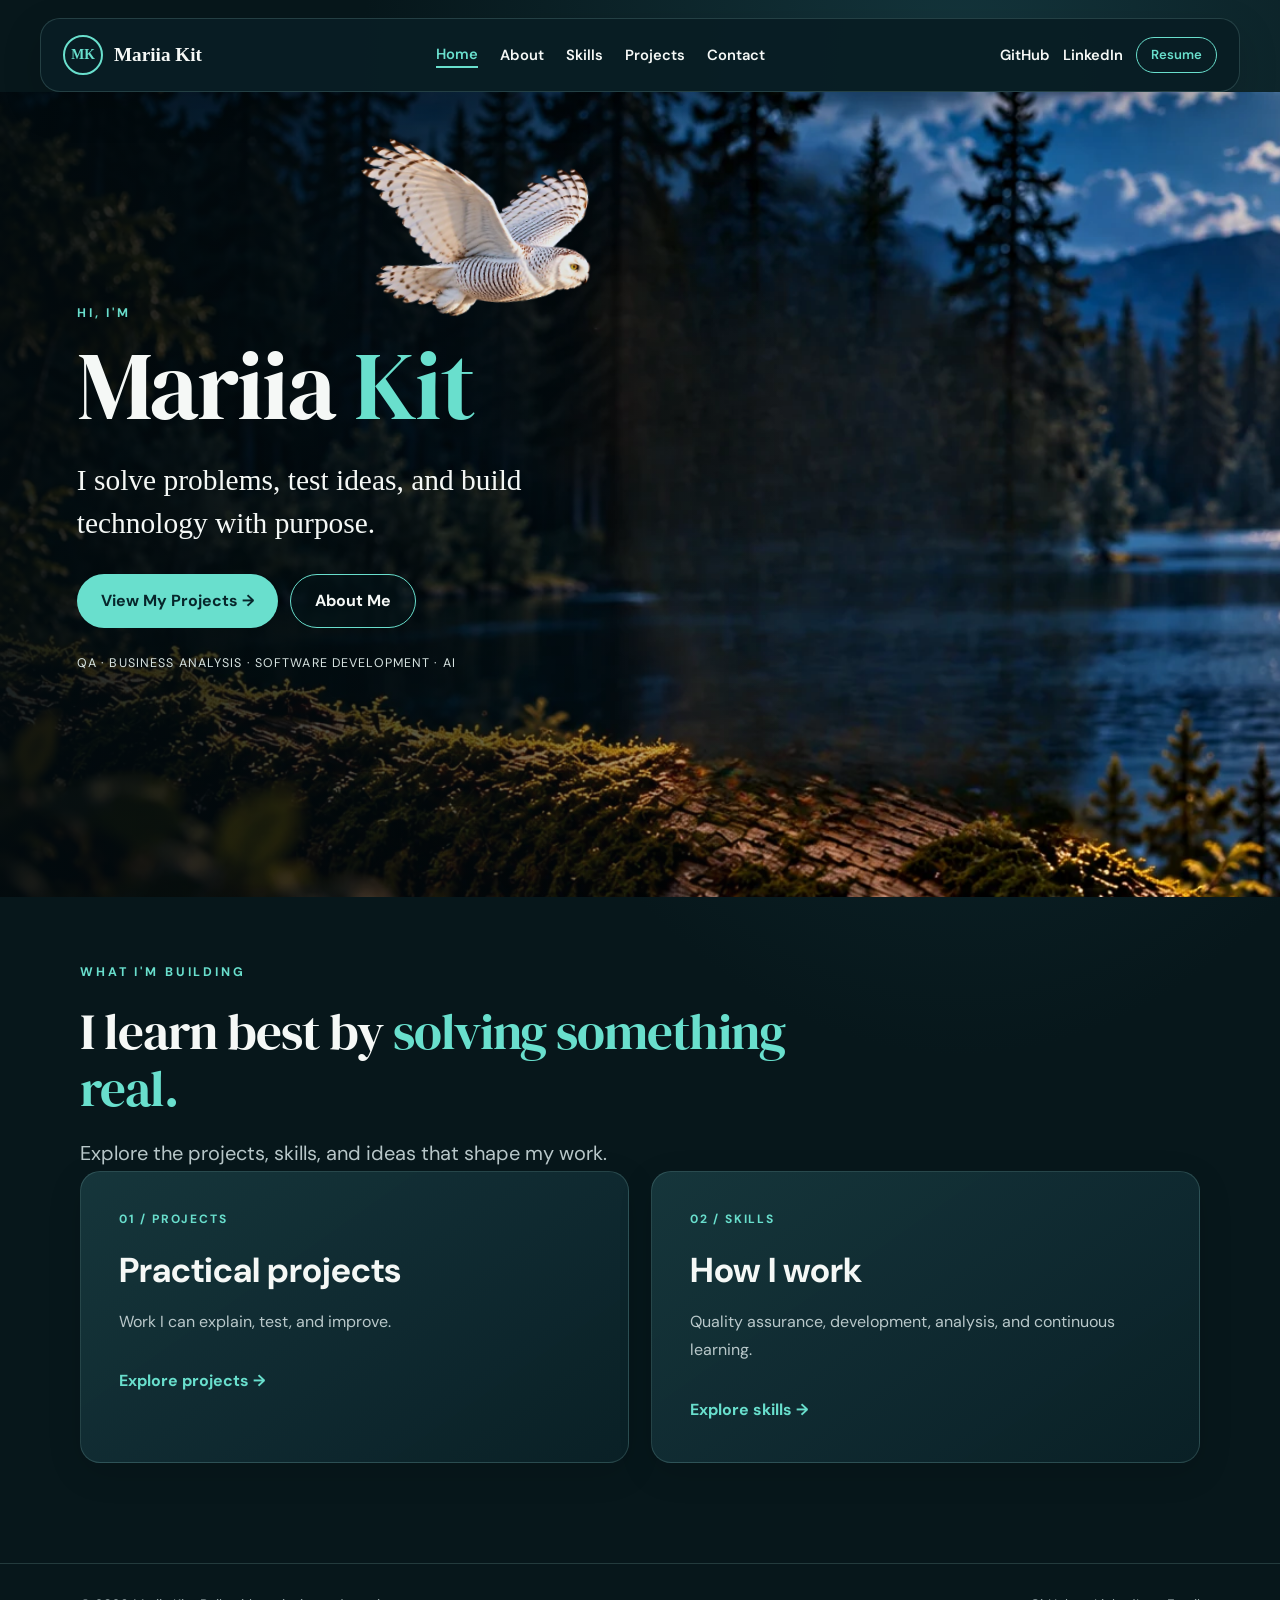
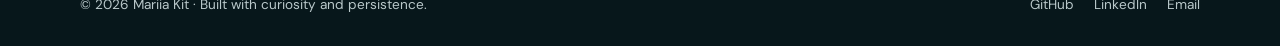
==== commit f6d8160d: "Made chandes: Add front-facing owl landing" ====
--- a/index.html
+++ b/index.html
@@ -12,62 +12,45 @@
   <meta property="og:type" content="website">
   <meta name="theme-color" content="#07171b">
   <link rel="preload" as="image" href="images/forest-bg.webp" fetchpriority="high">
-  <script>try {
-      if (!sessionStorage.getItem("owlIntro") && !matchMedia("(prefers-reduced-motion: reduce)").matches) {
-        document.documentElement.classList.add("owl-intro");
-        setTimeout(function () {
-          document.documentElement.classList
-          .remove("owl-intro")
-        }, 9000)
-      }
-    } catch (e) { }
-  </script>
+  <script>try { if (!sessionStorage.getItem("owlIntro") && !matchMedia("(prefers-reduced-motion: reduce)").matches) { document.documentElement.classList.add("owl-intro"); setTimeout(function () { document.documentElement.classList.remove("owl-intro") }, 9000) } } catch (e) { }</script>
   <link rel="stylesheet" href="styles.css">
 </head>
 
 <body data-page="Home">
-  <header class="site-header">
-    <a class="brand" href="index.html">
-      <span class="brand-mark">MK</span>
-      <span>Mariia Kit</span>
-    </a>
-    <button class="menu-toggle" type="button" aria-label="Toggle navigation" aria-expanded="false">☰</button>
-    <nav class="main-nav" aria-label="Main navigation">
-      <a data-page="Home" href="index.html">Home</a>
-      <a data-page="About" href="about.html">About</a>
-      <a data-page="Skills" href="skills.html">Skills</a>
-      <a data-page="Projects" href="projects.html">Projects</a>
-      <a data-page="Contact" href="contact.html">Contact</a>
+  <header class="site-header"><a class="brand" href="index.html"><span class="brand-mark">MK</span><span>Mariia
+        Kit</span></a><button class="menu-toggle" type="button" aria-label="Toggle navigation"
+      aria-expanded="false">☰</button>
+    <nav class="main-nav" aria-label="Main navigation"><a data-page="Home" href="index.html">Home</a><a
+        data-page="About" href="about.html">About</a><a data-page="Skills" href="skills.html">Skills</a><a
+        data-page="Projects" href="projects.html">Projects</a><a data-page="Contact" href="contact.html">Contact</a>
     </nav>
-    <div class="header-actions">
-      <a href="https://github.com/mariiakit-official" target="_blank" rel="noopener noreferrer">GitHub</a>
-      <a href="https://www.linkedin.com/in/mariia-kit-profile" target="_blank" rel="noopener noreferrer">LinkedIn</a>
-      <a class="resume-link" href="resume.pdf" target="_blank" rel="noopener">Resume</a>
-    </div>
+    <div class="header-actions"><a href="https://github.com/mariiakit-official" target="_blank"
+        rel="noopener noreferrer">GitHub</a><a href="https://www.linkedin.com/in/mariia-kit-profile" target="_blank"
+        rel="noopener noreferrer">LinkedIn</a><a class="resume-link" href="resume.pdf" target="_blank"
+        rel="noopener">Resume</a></div>
   </header>
   <main>
     <section class="hero">
-      <div class="owl-stage" role="img" aria-label="A snowy owl perched on a mossy log in a moonlit forest">
-        <img class="owl-part owl-bg" src="images/forest-bg.webp" alt="" width="1536" height="1024" fetchpriority="high">
-        <img class="owl-part owl-body" src="images/owl-body.webp" alt="" width="1536" height="1024" decoding="async">
-        <img class="owl-part owl-wing" src="images/owl-wing.webp" alt="" width="1536" height="1024" decoding="async">
-        <div class="owl-head">
-          <img class="owl-part" src="images/owl-head.webp" alt="" width="1536" height="1024" decoding="async">
-          <span class="owl-lid lid-left"></span>
-          <span class="owl-lid lid-right">
-          </span>
+      <div class="owl-stage" role="img" aria-label="A snowy owl perched on a mossy log in a moonlit forest"><img
+          class="owl-part owl-bg" src="images/forest-bg.webp" alt="" width="1536" height="1024" fetchpriority="high">
+        <div class="owl-figure"><img class="owl-part owl-body" src="images/owl-body.webp" alt="" width="1536"
+            height="1024" decoding="async"><img class="owl-part owl-wing" src="images/owl-wing.webp" alt="" width="1536"
+            height="1024" decoding="async">
+          <div class="owl-head"><img class="owl-part" src="images/owl-head.webp" alt="" width="1536" height="1024"
+              decoding="async"><img class="owl-part owl-head-closed" src="images/owl-head-closed.webp" alt=""
+              width="1536" height="1024" decoding="async"></div>
         </div>
       </div>
-      <div class="flyer" aria-hidden="true">
-        <img src="images/flight/fly1.webp" data-frame="fly1" alt="" width="1011" height="796" decoding="async">
-        <img src="images/flight/fly2.webp" data-frame="fly2" alt="" width="1011" height="796" decoding="async">
-        <img src="images/flight/fly3.webp" data-frame="fly3" alt="" width="1011" height="796" decoding="async">
-        <img src="images/flight/fly4.webp" data-frame="fly4" alt="" width="1011" height="796" decoding="async">
-        <img src="images/flight/land1.webp" data-frame="land1" alt="" width="1011" height="796" decoding="async">
-        <img src="images/flight/land2.webp" data-frame="land2" alt="" width="1011" height="796" decoding="async">
-      </div>
-      <button class="owl-hit" type="button" aria-label="Make the owl fly">
-      </button>
+      <div class="flyer" aria-hidden="true"><img src="images/flight/front1.webp" data-frame="front1" alt="" width="1070"
+          height="661" decoding="async"><img src="images/flight/front2.webp" data-frame="front2" alt="" width="1070"
+          height="661" decoding="async"><img src="images/flight/front3.webp" data-frame="front3" alt="" width="1070"
+          height="661" decoding="async"><img src="images/flight/front4.webp" data-frame="front4" alt="" width="1070"
+          height="661" decoding="async"><img src="images/flight/fly1.webp" data-frame="fly1" alt="" width="1011"
+          height="796" decoding="async"><img src="images/flight/fly2.webp" data-frame="fly2" alt="" width="1011"
+          height="796" decoding="async"><img src="images/flight/fly3.webp" data-frame="fly3" alt="" width="1011"
+          height="796" decoding="async"><img src="images/flight/fly4.webp" data-frame="fly4" alt="" width="1011"
+          height="796" decoding="async"></div><button class="owl-hit" type="button"
+        aria-label="Make the owl fly"></button>
       <div class="hero-copy">
         <p class="eyebrow">HI, I'M</p>
         <h1>Mariia <span>Kit</span></h1>
@@ -81,8 +64,8 @@
       <p class="eyebrow">WHAT I'M BUILDING</p>
       <h2>I learn best by <span>solving something real.</span></h2>
       <p class="section-lead">Explore the projects, skills, and ideas that shape my work.</p>
-      <div class="card-grid"><a class="card card-link" href="projects.html">
-          <span class="card-number">01 / PROJECTS</span>
+      <div class="card-grid"><a class="card card-link" href="projects.html"><span class="card-number">01 /
+            PROJECTS</span>
           <h3>Practical projects</h3>
           <p>Work I can explain, test, and improve.</p><span class="text-link">Explore projects →</span>
         </a><a class="card card-link" href="skills.html"><span class="card-number">02 / SKILLS</span>
@@ -99,8 +82,7 @@
       </div>
     </div>
   </footer>
-  <script src="script.js">
-  </script>
+  <script src="script.js"></script>
 </body>
 
 </html>
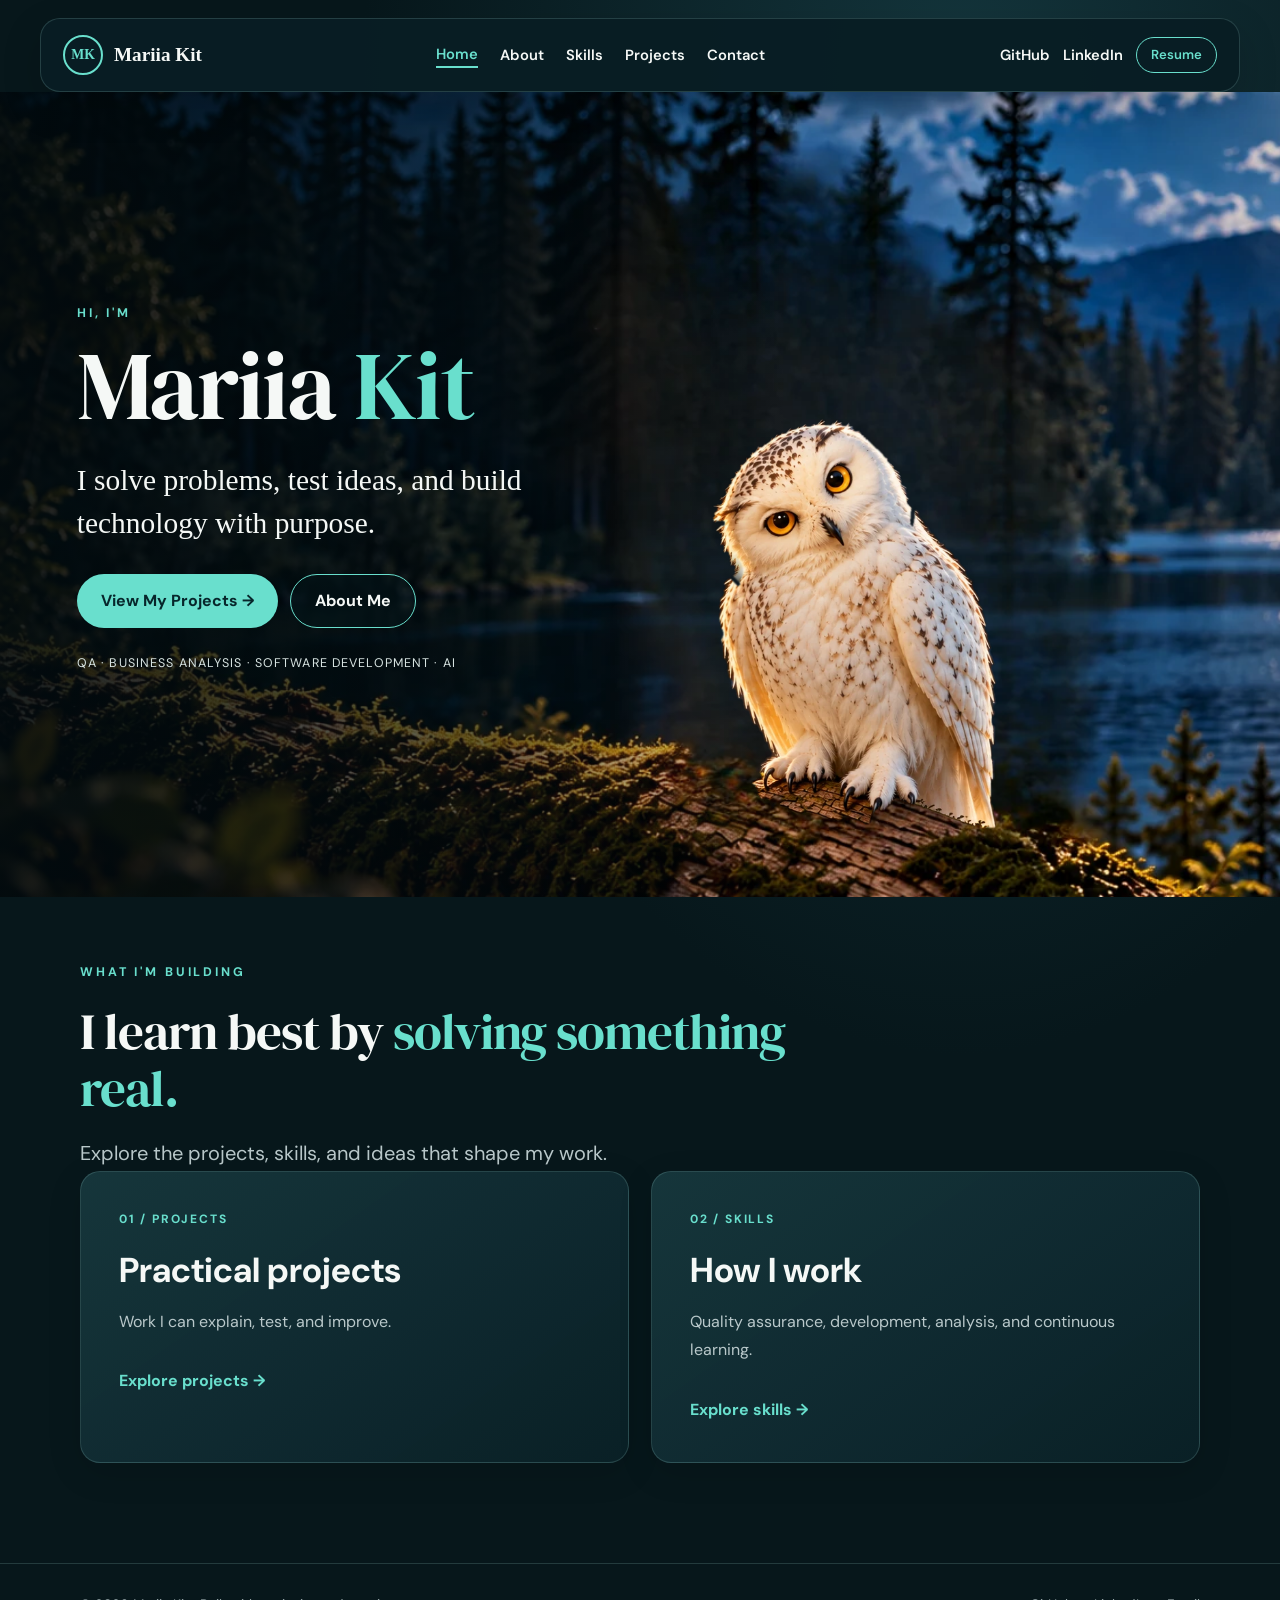
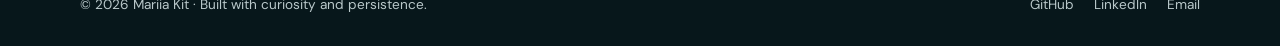
==== commit 126e9c50: "Owl flies side to side; smaller perched owl" ====
--- a/index.html
+++ b/index.html
@@ -12,7 +12,6 @@
   <meta property="og:type" content="website">
   <meta name="theme-color" content="#07171b">
   <link rel="preload" as="image" href="images/forest-bg.webp" fetchpriority="high">
-  <script>try { if (!sessionStorage.getItem("owlIntro") && !matchMedia("(prefers-reduced-motion: reduce)").matches) { document.documentElement.classList.add("owl-intro"); setTimeout(function () { document.documentElement.classList.remove("owl-intro") }, 9000) } } catch (e) { }</script>
   <link rel="stylesheet" href="styles.css">
 </head>
 
@@ -41,11 +40,7 @@
               width="1536" height="1024" decoding="async"></div>
         </div>
       </div>
-      <div class="flyer" aria-hidden="true"><img src="images/flight/front1.webp" data-frame="front1" alt="" width="1070"
-          height="661" decoding="async"><img src="images/flight/front2.webp" data-frame="front2" alt="" width="1070"
-          height="661" decoding="async"><img src="images/flight/front3.webp" data-frame="front3" alt="" width="1070"
-          height="661" decoding="async"><img src="images/flight/front4.webp" data-frame="front4" alt="" width="1070"
-          height="661" decoding="async"><img src="images/flight/fly1.webp" data-frame="fly1" alt="" width="1011"
+      <div class="flyer" aria-hidden="true"><img src="images/flight/fly1.webp" data-frame="fly1" alt="" width="1011"
           height="796" decoding="async"><img src="images/flight/fly2.webp" data-frame="fly2" alt="" width="1011"
           height="796" decoding="async"><img src="images/flight/fly3.webp" data-frame="fly3" alt="" width="1011"
           height="796" decoding="async"><img src="images/flight/fly4.webp" data-frame="fly4" alt="" width="1011"
--- a/styles.css
+++ b/styles.css
@@ -1,21 +1,8 @@
 @import url('https://fonts.googleapis.com/css2?family=DM+Sans:wght@400;500;600;700&family=DM+Serif+Display&display=swap');
-:root{
---bg:#07171b;
---surface:#10252b;
---text:#f5f8f6;
---muted:#b9c8ca;
---accent:#69dfcd;
---border:rgba(158,220,214,.18)}
+:root{--bg:#07171b;--surface:#10252b;--text:#f5f8f6;--muted:#b9c8ca;--accent:#69dfcd;--border:rgba(158,220,214,.18)}
 *{box-sizing:border-box}
 html{scroll-behavior:smooth}
-body{
-margin:0;
-min-height:100vh;
-background:radial-gradient(ellipse at 75% 5%,#14353c 0%,transparent 44%),var(--bg);
-color:var(--text);
-font-family:'DM Sans',Arial,sans-serif;
-font-size:16px;
-line-height:1.65}
+body{margin:0;min-height:100vh;background:radial-gradient(ellipse at 75% 5%,#14353c 0%,transparent 44%),var(--bg);color:var(--text);font-family:'DM Sans',Arial,sans-serif;font-size:16px;line-height:1.65}
 a{color:inherit}
 .container{width:min(1120px,calc(100% - 48px));margin-inline:auto}
 .site-header{position:relative;z-index:30;display:flex;align-items:center;gap:24px;width:min(1200px,calc(100% - 32px));min-height:74px;margin:18px auto 0;padding:10px 22px;border:1px solid var(--border);border-radius:20px;background:rgba(9,30,36,.96);box-shadow:0 14px 38px rgba(0,0,0,.17)}
@@ -64,7 +51,7 @@
 .footer-inner{display:flex;justify-content:space-between;gap:24px;flex-wrap:wrap}
 .footer-inner>div{display:flex;gap:20px}
 .footer-inner a{text-decoration:none}
-.hero{position:relative;isolation:isolate;min-height:calc(100svh - 95px);overflow:hidden;display:flex;align-items:center;padding:90px max(6vw,32px);background:#0a1b2c;--owl-x:.66;--owl-y:.5}
+.hero{position:relative;isolation:isolate;min-height:calc(100svh - 95px);overflow:hidden;display:flex;align-items:center;padding:90px max(6vw,32px);background:#0a1b2c;--owl-x:.66;--owl-y:.5;--owl-scale:.6}
 .hero::before{content:"";position:absolute;inset:0;z-index:2;pointer-events:none;background:linear-gradient(90deg,rgba(2,11,15,.9) 0%,rgba(2,11,15,.6) 38%,rgba(2,11,15,0) 62%)}
 .hero-copy{position:relative;z-index:8;width:min(600px,55%)}
 .hero h1{font-size:clamp(4rem,7.5vw,7.8rem);line-height:.9;margin:0 0 24px}
@@ -83,12 +70,10 @@
 .owl-bg{z-index:1}
 .owl-body{z-index:3}
 .owl-wing{z-index:3;transform-origin:54.04% 45.9%;animation:wing-ruffle 6.5s ease-in-out infinite}
+.owl-figure{position:absolute;inset:0;z-index:3;transform:scale(var(--owl-scale));transform-origin:49.5% 84%}
 .owl-head{position:absolute;inset:0;z-index:4;transform-origin:43.88% 54.2%;will-change:transform}
-.owl-lid{position:absolute;overflow:hidden;border-radius:50%;transform:translate(-50%,-50%) rotate(var(--tilt));filter:blur(.5px)}
-.owl-lid::before{content:"";position:absolute;inset:0;border-radius:0 0 50% 50%/0 0 30% 30%;background:linear-gradient(var(--lid-top),var(--lid-bottom) 85%);box-shadow:inset 0 -2px 2px rgba(60,38,22,.55);transform:translateY(-102%);animation:blink 7s infinite}
-.lid-left{left:41.39%;top:42.1%;width:3.75%;height:4.1%;--tilt:-24deg;--lid-top:#f3dfc4;--lid-bottom:#d9ad7c}
-.lid-right{left:46.83%;top:35.9%;width:2.45%;height:3.45%;--tilt:-24deg;--lid-top:#f2dfc6;--lid-bottom:#d6b590}
-@keyframes blink{0%,40%,46%,86%,89%,93%,100%{transform:translateY(-102%)}42.5%,43.5%,87.5%,91%{transform:translateY(0)}}
+.owl-head-closed{opacity:0;animation:blink 7s infinite}
+@keyframes blink{0%,40%,45%,86%,89.5%,92%,100%{opacity:0}41.2%,43.8%,87%,88.3%,90.4%,91.2%{opacity:1}}
 @keyframes wing-ruffle{0%,50%,100%{transform:rotate(0)}58%{transform:rotate(-5deg)}63%{transform:rotate(-1.5deg)}68%{transform:rotate(-4deg)}80%{transform:rotate(0)}}
 /* ---------- Flying owl ---------- */
 .owl-body,.owl-wing,.owl-head{transition:opacity .3s ease}
@@ -116,5 +101,5 @@
 .hobby-icon{width:38px;height:38px;color:var(--accent)}
 .hobby-card cite{font-style:italic;color:var(--text)}
 @media(max-width:1050px){.hobby-grid{grid-template-columns:repeat(2,minmax(0,1fr))}.site-header{flex-wrap:wrap}.main-nav{order:3;flex-basis:100%;justify-content:center}.contact-grid{grid-template-columns:repeat(2,minmax(0,1fr))}}
-@media(max-width:700px){.about-intro{grid-template-columns:1fr;justify-items:start}.about-photo{width:160px}.hobby-grid{grid-template-columns:1fr}.site-header{justify-content:space-between}.menu-toggle{display:block}.main-nav{display:none;order:3;flex-basis:100%;flex-direction:column;align-items:stretch;gap:0}.main-nav.open{display:flex}.main-nav a{padding:9px}.header-actions{display:none}.page-intro{padding-top:55px;padding-bottom:36px}.card-grid,.contact-grid{grid-template-columns:1fr}.section-space{padding-top:35px;padding-bottom:65px}.hero{flex-direction:column;align-items:stretch;min-height:0;padding:56px 24px min(112vw,600px);--owl-x:.5;--owl-y:.58}.hero::before{top:var(--frame-top,0px)}.hero::before{background:linear-gradient(180deg,#0a1b2c 0%,rgba(10,27,44,0) 22%)}.hero-copy{width:100%}.hero h1{font-size:clamp(3.5rem,14vw,5.8rem)}.hero-lead{max-width:420px}}
+@media(max-width:700px){.about-intro{grid-template-columns:1fr;justify-items:start}.about-photo{width:160px}.hobby-grid{grid-template-columns:1fr}.site-header{justify-content:space-between}.menu-toggle{display:block}.main-nav{display:none;order:3;flex-basis:100%;flex-direction:column;align-items:stretch;gap:0}.main-nav.open{display:flex}.main-nav a{padding:9px}.header-actions{display:none}.page-intro{padding-top:55px;padding-bottom:36px}.card-grid,.contact-grid{grid-template-columns:1fr}.section-space{padding-top:35px;padding-bottom:65px}.hero{flex-direction:column;align-items:stretch;min-height:0;padding:40px 24px min(92vw,520px);--owl-x:.5;--owl-y:.58;--owl-scale:.85}.hero::before{top:var(--frame-top,0px)}.hero::before{background:linear-gradient(180deg,#0a1b2c 0%,rgba(10,27,44,0) 22%)}.hero-copy{width:100%}.hero h1{font-size:clamp(3.5rem,14vw,5.8rem)}.hero-lead{max-width:420px}}
 @media(prefers-reduced-motion:reduce){*,*::before,*::after{scroll-behavior:auto!important;animation:none!important;transition:none!important}}
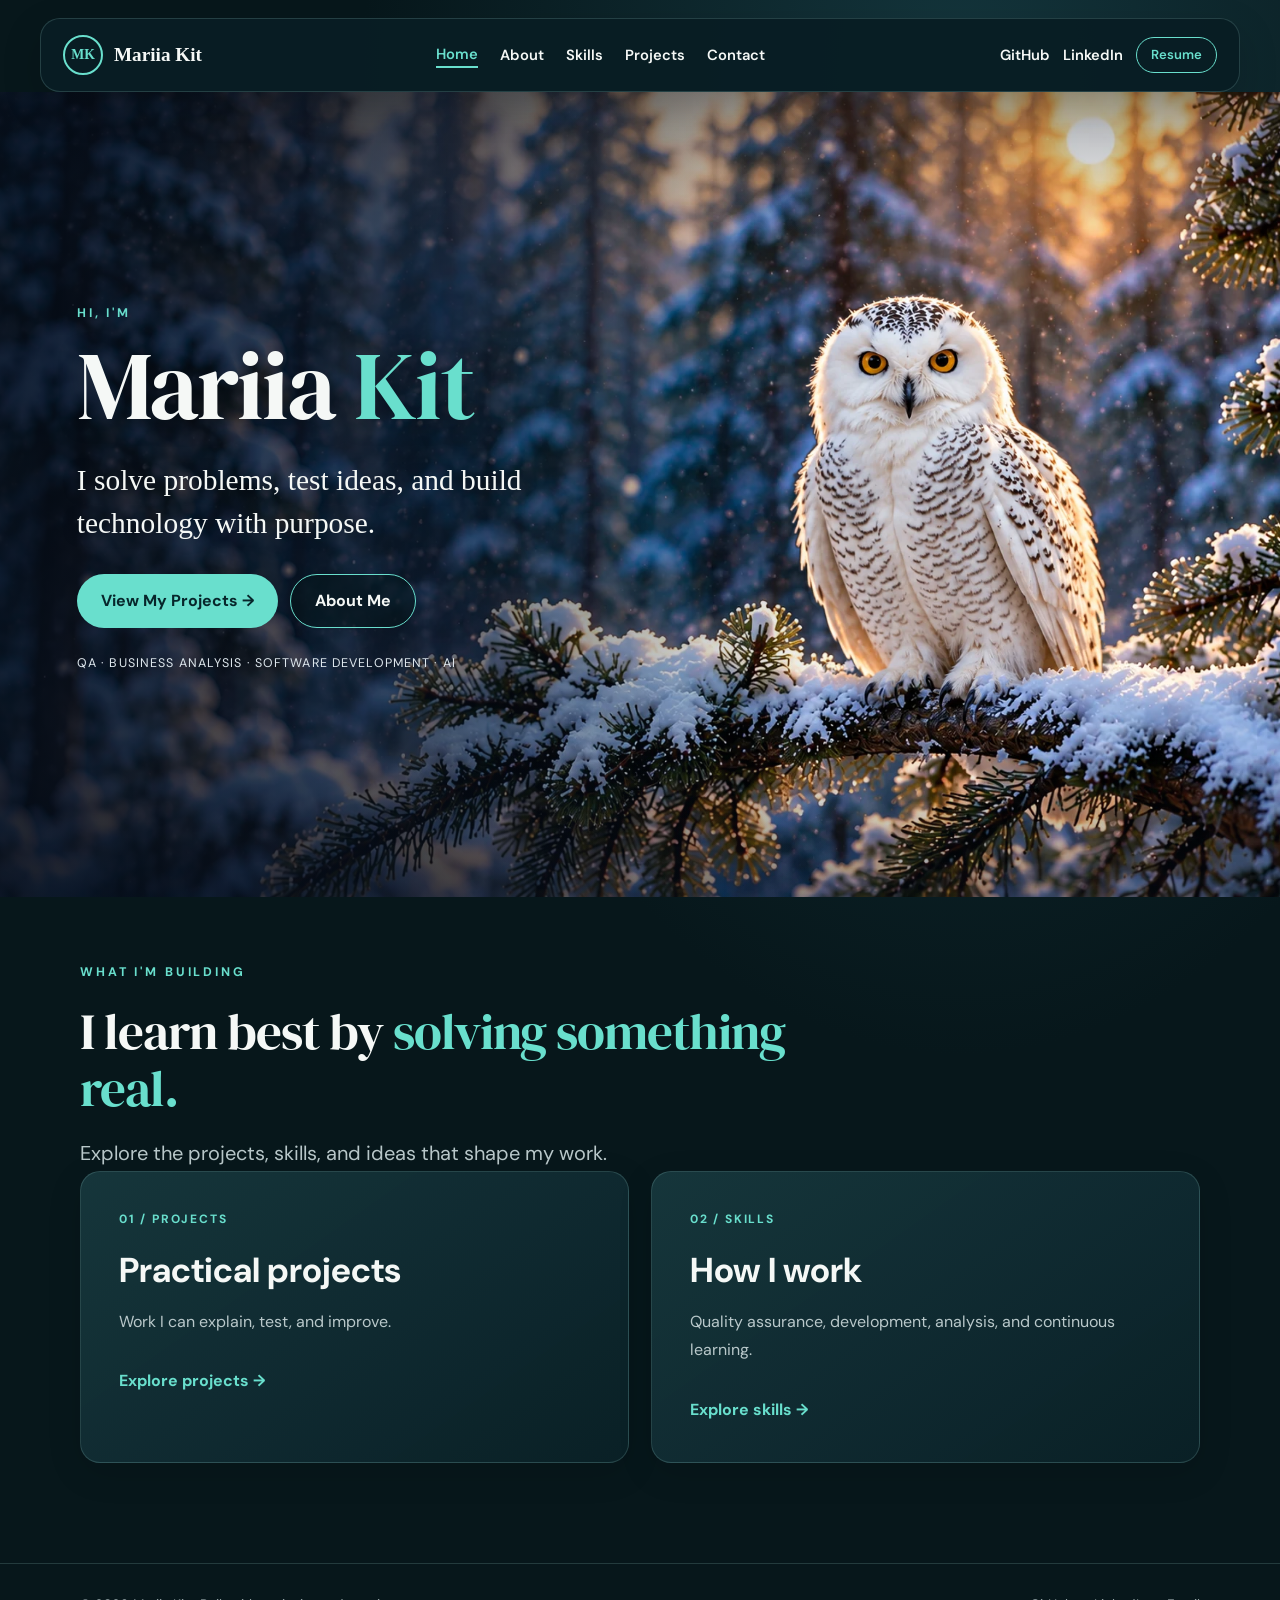
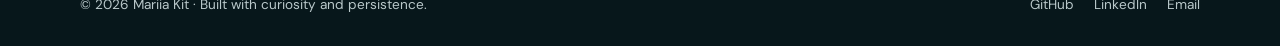
==== commit 26dfa8ea: "Pause owl fly-in; remove head turn" ====
--- a/index.html
+++ b/index.html
@@ -11,7 +11,7 @@
   <meta property="og:description" content="Mariia Kit — QA, business analysis, software development and AI portfolio">
   <meta property="og:type" content="website">
   <meta name="theme-color" content="#07171b">
-  <link rel="preload" as="image" href="images/forest-bg.webp" fetchpriority="high">
+  <link rel="preload" as="image" href="images/winter/winter-bg.webp" fetchpriority="high">
   <link rel="stylesheet" href="styles.css">
 </head>
 
@@ -30,22 +30,14 @@
   </header>
   <main>
     <section class="hero">
-      <div class="owl-stage" role="img" aria-label="A snowy owl perched on a mossy log in a moonlit forest"><img
-          class="owl-part owl-bg" src="images/forest-bg.webp" alt="" width="1536" height="1024" fetchpriority="high">
-        <div class="owl-figure"><img class="owl-part owl-body" src="images/owl-body.webp" alt="" width="1536"
-            height="1024" decoding="async"><img class="owl-part owl-wing" src="images/owl-wing.webp" alt="" width="1536"
-            height="1024" decoding="async">
-          <div class="owl-head"><img class="owl-part" src="images/owl-head.webp" alt="" width="1536" height="1024"
-              decoding="async"><img class="owl-part owl-head-closed" src="images/owl-head-closed.webp" alt=""
-              width="1536" height="1024" decoding="async"></div>
+      <div class="owl-stage" role="img" aria-label="A snowy owl perched on a snow-covered pine branch in a winter forest at sunset">
+        <img class="owl-part owl-bg" src="images/winter/winter-bg.webp" alt="" width="1672" height="941" fetchpriority="high">
+        <div class="owl-figure">
+          <img class="owl-part owl-perched" src="images/winter/owl-perched.webp" alt="" width="1672" height="941" decoding="async">
+          <img class="owl-part owl-blink" src="images/winter/owl-blink.webp" alt="" width="1672" height="941" decoding="async">
         </div>
+        <!-- Fly-in temporarily disabled; it will return as a short video. -->
       </div>
-      <div class="flyer" aria-hidden="true"><img src="images/flight/fly1.webp" data-frame="fly1" alt="" width="1011"
-          height="796" decoding="async"><img src="images/flight/fly2.webp" data-frame="fly2" alt="" width="1011"
-          height="796" decoding="async"><img src="images/flight/fly3.webp" data-frame="fly3" alt="" width="1011"
-          height="796" decoding="async"><img src="images/flight/fly4.webp" data-frame="fly4" alt="" width="1011"
-          height="796" decoding="async"></div><button class="owl-hit" type="button"
-        aria-label="Make the owl fly"></button>
       <div class="hero-copy">
         <p class="eyebrow">HI, I'M</p>
         <h1>Mariia <span>Kit</span></h1>
--- a/styles.css
+++ b/styles.css
@@ -51,55 +51,33 @@
 .footer-inner{display:flex;justify-content:space-between;gap:24px;flex-wrap:wrap}
 .footer-inner>div{display:flex;gap:20px}
 .footer-inner a{text-decoration:none}
-.hero{position:relative;isolation:isolate;min-height:calc(100svh - 95px);overflow:hidden;display:flex;align-items:center;padding:90px max(6vw,32px);background:#0a1b2c;--owl-x:.66;--owl-y:.5;--owl-scale:.6}
-.hero::before{content:"";position:absolute;inset:0;z-index:2;pointer-events:none;background:linear-gradient(90deg,rgba(2,11,15,.9) 0%,rgba(2,11,15,.6) 38%,rgba(2,11,15,0) 62%)}
-.hero-copy{position:relative;z-index:8;width:min(600px,55%)}
-.hero h1{font-size:clamp(4rem,7.5vw,7.8rem);line-height:.9;margin:0 0 24px}
-.hero-lead{font-family:Georgia,serif;font-size:clamp(1.3rem,2.3vw,2rem);line-height:1.45;max-width:550px}
+.hero{position:relative;isolation:isolate;min-height:calc(100svh - 95px);overflow:hidden;display:flex;align-items:center;padding:90px max(6vw,32px);background:#0c1a2b;--owl-x:.72;--owl-y:.5;--owl-scale:.85}
+.hero::before{content:"";position:absolute;inset:0;z-index:2;pointer-events:none;background:linear-gradient(90deg,rgba(6,14,26,.86) 0%,rgba(6,14,26,.62) 34%,rgba(6,14,26,.18) 55%,rgba(6,14,26,0) 66%),linear-gradient(180deg,rgba(6,14,26,.35) 0%,rgba(6,14,26,0) 18%,rgba(6,14,26,0) 82%,rgba(6,14,26,.45) 100%)}
+.hero-copy{position:relative;z-index:8;width:min(600px,50%)}
+.hero h1{font-size:clamp(4rem,7.5vw,7.8rem);line-height:.9;margin:0 0 24px;text-shadow:0 2px 24px rgba(0,0,0,.35)}
+.hero-lead{font-family:Georgia,serif;font-size:clamp(1.3rem,2.3vw,2rem);line-height:1.45;max-width:550px;text-shadow:0 1px 16px rgba(0,0,0,.4)}
 .hero-actions{display:flex;flex-wrap:wrap;gap:12px;margin-top:28px}
 .btn{display:inline-flex;align-items:center;justify-content:center;padding:13px 24px;border-radius:99px;text-decoration:none;font-weight:700}
 .btn.primary{background:var(--accent);color:#07262b}
 .btn.secondary{border:1px solid var(--accent);color:var(--text);background:rgba(4,22,26,.5)}
 .btn:focus-visible,.main-nav a:focus-visible,.header-actions a:focus-visible,.card-link:focus-visible{outline:2px solid var(--accent);outline-offset:3px}
-.hero-sub{color:#d8e4e2;font-size:.78rem;letter-spacing:.09em;margin-top:25px}
+.hero-sub{color:#dfe8ee;font-size:.78rem;letter-spacing:.09em;margin-top:25px}
 
-/* Owl stage: always the image's own 3:2 shape, sized by script.js to cover the hero.
-   Because every layer shares this box, % positions below are % of the original 1536x1024 image. */
+/* Winter owl stage: the artwork's own 1672x941 shape, sized by script.js to cover the hero,
+   so every layer lines up exactly. Background, owl and patches are separate images. */
 .owl-stage{position:absolute;inset:0;pointer-events:none;user-select:none}
 .owl-part{position:absolute;inset:0;width:100%;height:100%;display:block}
 .owl-bg{z-index:1}
-.owl-body{z-index:3}
-.owl-wing{z-index:3;transform-origin:54.04% 45.9%;animation:wing-ruffle 6.5s ease-in-out infinite}
-.owl-figure{position:absolute;inset:0;z-index:3;transform:scale(var(--owl-scale));transform-origin:49.5% 84%}
-.owl-head{position:absolute;inset:0;z-index:4;transform-origin:43.88% 54.2%;will-change:transform}
-.owl-head-closed{opacity:0;animation:blink 7s infinite}
-@keyframes blink{0%,40%,45%,86%,89.5%,92%,100%{opacity:0}41.2%,43.8%,87%,88.3%,90.4%,91.2%{opacity:1}}
-@keyframes wing-ruffle{0%,50%,100%{transform:rotate(0)}58%{transform:rotate(-5deg)}63%{transform:rotate(-1.5deg)}68%{transform:rotate(-4deg)}80%{transform:rotate(0)}}
-/* ---------- Flying owl ---------- */
-.owl-body,.owl-wing,.owl-head{transition:opacity .3s ease}
-.owl-intro .owl-body,.owl-intro .owl-wing,.owl-intro .owl-head,
-.owl-away .owl-body,.owl-away .owl-wing,.owl-away .owl-head{opacity:0}
-.flyer{position:absolute;left:0;top:0;z-index:6;pointer-events:none;opacity:0;transition:opacity .18s ease;will-change:transform,opacity}
-.flyer.on{opacity:1}
-.flyer img{position:absolute;inset:0;width:100%;height:100%;opacity:.002;will-change:opacity}
-.flyer img.show{opacity:1}
-.owl-hit{position:absolute;z-index:7;border:0;padding:0;background:transparent;border-radius:45%;cursor:pointer}
-.owl-hit:focus-visible{outline:2px dashed var(--accent);outline-offset:4px}
-.owl-hit[disabled]{cursor:default}
-/* ---------- About page ---------- */
-.about-intro{display:grid;grid-template-columns:auto 1fr;gap:clamp(28px,5vw,64px);align-items:center}
-.about-intro h1{max-width:760px}
-.about-photo{width:clamp(180px,22vw,280px);aspect-ratio:1;border-radius:50%;overflow:hidden;border:3px solid var(--accent);box-shadow:0 0 0 8px rgba(105,223,205,.08),0 20px 50px rgba(0,0,0,.35);background:radial-gradient(circle at 35% 30%,#1d4a52,#0b2228);display:grid;place-items:center}
-.about-photo img{width:100%;height:100%;object-fit:cover;display:block}
-.about-photo span{font-family:'DM Serif Display',Georgia,serif;font-size:clamp(3rem,6vw,4.5rem);color:var(--accent)}
-.hobbies{padding-top:0}
-.hobbies>h2{font-size:clamp(2.2rem,3.6vw,3.2rem);margin:0 0 32px}
-.hobby-grid{display:grid;grid-template-columns:repeat(4,minmax(0,1fr));gap:18px}
-.hobby-card{padding:26px 24px}
-.hobby-card h3{font-family:'DM Sans',Arial,sans-serif;font-size:1.2rem;font-weight:700;margin:14px 0 8px}
-.hobby-card p{font-size:.95rem;line-height:1.7}
-.hobby-icon{width:38px;height:38px;color:var(--accent)}
-.hobby-card cite{font-style:italic;color:var(--text)}
+.owl-figure{position:absolute;inset:0;z-index:3;transition:opacity .3s ease;transform:scale(var(--owl-scale));transform-origin:71.53% 78.3%}
+.owl-turn,.owl-blink{opacity:0;will-change:opacity}
+.owl-turn{transition:opacity .22s ease}
+.owl-turn.on{opacity:1}
+.owl-blink.on{opacity:1}
+.owl-intro .owl-figure{opacity:0}
+.flyer{position:absolute;inset:0;z-index:4;pointer-events:none}
+.flyer img{position:absolute;left:0;top:0;opacity:0;transform-origin:0 0;will-change:transform,opacity}
 @media(max-width:1050px){.hobby-grid{grid-template-columns:repeat(2,minmax(0,1fr))}.site-header{flex-wrap:wrap}.main-nav{order:3;flex-basis:100%;justify-content:center}.contact-grid{grid-template-columns:repeat(2,minmax(0,1fr))}}
-@media(max-width:700px){.about-intro{grid-template-columns:1fr;justify-items:start}.about-photo{width:160px}.hobby-grid{grid-template-columns:1fr}.site-header{justify-content:space-between}.menu-toggle{display:block}.main-nav{display:none;order:3;flex-basis:100%;flex-direction:column;align-items:stretch;gap:0}.main-nav.open{display:flex}.main-nav a{padding:9px}.header-actions{display:none}.page-intro{padding-top:55px;padding-bottom:36px}.card-grid,.contact-grid{grid-template-columns:1fr}.section-space{padding-top:35px;padding-bottom:65px}.hero{flex-direction:column;align-items:stretch;min-height:0;padding:40px 24px min(92vw,520px);--owl-x:.5;--owl-y:.58;--owl-scale:.85}.hero::before{top:var(--frame-top,0px)}.hero::before{background:linear-gradient(180deg,#0a1b2c 0%,rgba(10,27,44,0) 22%)}.hero-copy{width:100%}.hero h1{font-size:clamp(3.5rem,14vw,5.8rem)}.hero-lead{max-width:420px}}
+@media(max-width:700px){.about-intro{grid-template-columns:1fr;justify-items:start}.about-photo{width:160px}.hobby-grid{grid-template-columns:1fr}.site-header{justify-content:space-between}.menu-toggle{display:block}.main-nav{display:none;order:3;flex-basis:100%;flex-direction:column;align-items:stretch;gap:0}.main-nav.open{display:flex}.main-nav a{padding:9px}.header-actions{display:none}.page-intro{padding-top:55px;padding-bottom:36px}.card-grid,.contact-grid{grid-template-columns:1fr}.section-space{padding-top:35px;padding-bottom:65px}.hero{flex-direction:column;align-items:stretch;min-height:0;padding:40px 24px min(80vw,460px);--owl-x:.62;--owl-y:.5;--owl-scale:.9}.hero::before{top:var(--frame-top,0px)}.hero::before{background:linear-gradient(180deg,#0c1a2b 0%,rgba(12,26,43,0) 22%)}.hero-copy{width:100%}.hero h1{font-size:clamp(3.5rem,14vw,5.8rem)}.hero-lead{max-width:420px}}
+@media(min-width:701px) and (max-width:1050px) and (orientation:portrait){.hero{flex-direction:column;align-items:stretch;min-height:0;padding:56px 48px min(70vw,620px);--owl-x:.62;--owl-y:.5;--owl-scale:.9}.hero::before{top:var(--frame-top,0px);background:linear-gradient(180deg,#0c1a2b 0%,rgba(12,26,43,0) 22%)}.hero-copy{width:100%}}
 @media(prefers-reduced-motion:reduce){*,*::before,*::after{scroll-behavior:auto!important;animation:none!important;transition:none!important}}
+
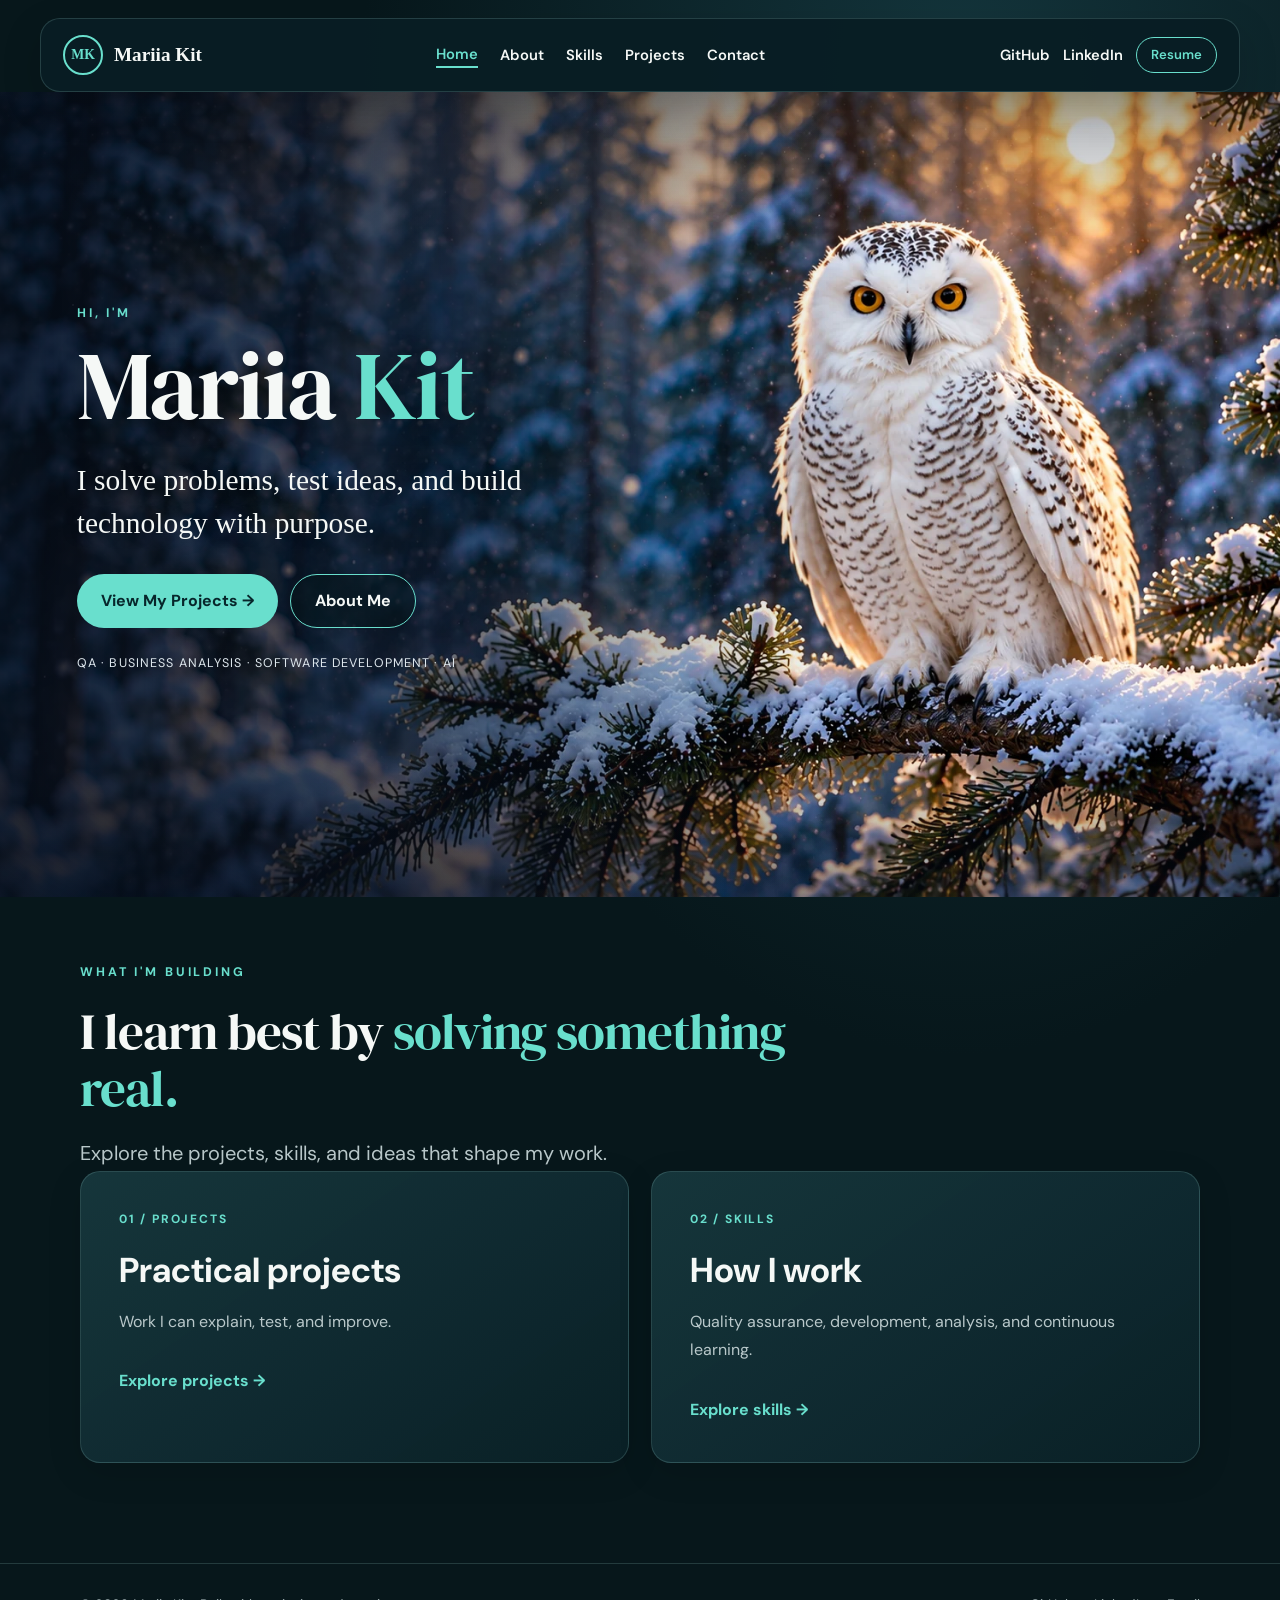
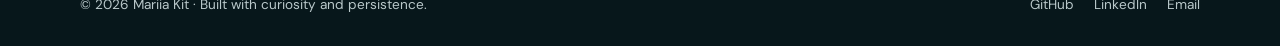
==== commit 58a3185d: "Add owl landing video; remove unused images" ====
--- a/index.html
+++ b/index.html
@@ -12,6 +12,7 @@
   <meta property="og:type" content="website">
   <meta name="theme-color" content="#07171b">
   <link rel="preload" as="image" href="images/winter/winter-bg.webp" fetchpriority="high">
+  <script>try{if(!sessionStorage.getItem("owlIntro")&&!matchMedia("(prefers-reduced-motion: reduce)").matches)document.documentElement.classList.add("owl-intro")}catch(e){}</script>
   <link rel="stylesheet" href="styles.css">
 </head>
 
@@ -32,11 +33,12 @@
     <section class="hero">
       <div class="owl-stage" role="img" aria-label="A snowy owl perched on a snow-covered pine branch in a winter forest at sunset">
         <img class="owl-part owl-bg" src="images/winter/winter-bg.webp" alt="" width="1672" height="941" fetchpriority="high">
+        <video class="owl-part owl-video" muted playsinline disablepictureinpicture preload="none" aria-hidden="true" tabindex="-1"></video>
         <div class="owl-figure">
           <img class="owl-part owl-perched" src="images/winter/owl-perched.webp" alt="" width="1672" height="941" decoding="async">
           <img class="owl-part owl-blink" src="images/winter/owl-blink.webp" alt="" width="1672" height="941" decoding="async">
         </div>
-        <!-- Fly-in temporarily disabled; it will return as a short video. -->
+        
       </div>
       <div class="hero-copy">
         <p class="eyebrow">HI, I'M</p>
--- a/styles.css
+++ b/styles.css
@@ -51,7 +51,7 @@
 .footer-inner{display:flex;justify-content:space-between;gap:24px;flex-wrap:wrap}
 .footer-inner>div{display:flex;gap:20px}
 .footer-inner a{text-decoration:none}
-.hero{position:relative;isolation:isolate;min-height:calc(100svh - 95px);overflow:hidden;display:flex;align-items:center;padding:90px max(6vw,32px);background:#0c1a2b;--owl-x:.72;--owl-y:.5;--owl-scale:.85}
+.hero{position:relative;isolation:isolate;min-height:calc(100svh - 95px);overflow:hidden;display:flex;align-items:center;padding:90px max(6vw,32px);background:#0c1a2b;--owl-x:.72;--owl-y:.5;--owl-scale:1}
 .hero::before{content:"";position:absolute;inset:0;z-index:2;pointer-events:none;background:linear-gradient(90deg,rgba(6,14,26,.86) 0%,rgba(6,14,26,.62) 34%,rgba(6,14,26,.18) 55%,rgba(6,14,26,0) 66%),linear-gradient(180deg,rgba(6,14,26,.35) 0%,rgba(6,14,26,0) 18%,rgba(6,14,26,0) 82%,rgba(6,14,26,.45) 100%)}
 .hero-copy{position:relative;z-index:8;width:min(600px,50%)}
 .hero h1{font-size:clamp(4rem,7.5vw,7.8rem);line-height:.9;margin:0 0 24px;text-shadow:0 2px 24px rgba(0,0,0,.35)}
@@ -68,7 +68,9 @@
 .owl-stage{position:absolute;inset:0;pointer-events:none;user-select:none}
 .owl-part{position:absolute;inset:0;width:100%;height:100%;display:block}
 .owl-bg{z-index:1}
-.owl-figure{position:absolute;inset:0;z-index:3;transition:opacity .3s ease;transform:scale(var(--owl-scale));transform-origin:71.53% 78.3%}
+.owl-video{z-index:1;object-fit:fill;opacity:0;background:transparent}
+.owl-video.playing{opacity:1}
+.owl-figure{position:absolute;inset:0;z-index:1;transition:opacity .6s ease;transform:scale(var(--owl-scale));transform-origin:71.53% 78.3%}
 .owl-turn,.owl-blink{opacity:0;will-change:opacity}
 .owl-turn{transition:opacity .22s ease}
 .owl-turn.on{opacity:1}
@@ -77,7 +79,7 @@
 .flyer{position:absolute;inset:0;z-index:4;pointer-events:none}
 .flyer img{position:absolute;left:0;top:0;opacity:0;transform-origin:0 0;will-change:transform,opacity}
 @media(max-width:1050px){.hobby-grid{grid-template-columns:repeat(2,minmax(0,1fr))}.site-header{flex-wrap:wrap}.main-nav{order:3;flex-basis:100%;justify-content:center}.contact-grid{grid-template-columns:repeat(2,minmax(0,1fr))}}
-@media(max-width:700px){.about-intro{grid-template-columns:1fr;justify-items:start}.about-photo{width:160px}.hobby-grid{grid-template-columns:1fr}.site-header{justify-content:space-between}.menu-toggle{display:block}.main-nav{display:none;order:3;flex-basis:100%;flex-direction:column;align-items:stretch;gap:0}.main-nav.open{display:flex}.main-nav a{padding:9px}.header-actions{display:none}.page-intro{padding-top:55px;padding-bottom:36px}.card-grid,.contact-grid{grid-template-columns:1fr}.section-space{padding-top:35px;padding-bottom:65px}.hero{flex-direction:column;align-items:stretch;min-height:0;padding:40px 24px min(80vw,460px);--owl-x:.62;--owl-y:.5;--owl-scale:.9}.hero::before{top:var(--frame-top,0px)}.hero::before{background:linear-gradient(180deg,#0c1a2b 0%,rgba(12,26,43,0) 22%)}.hero-copy{width:100%}.hero h1{font-size:clamp(3.5rem,14vw,5.8rem)}.hero-lead{max-width:420px}}
-@media(min-width:701px) and (max-width:1050px) and (orientation:portrait){.hero{flex-direction:column;align-items:stretch;min-height:0;padding:56px 48px min(70vw,620px);--owl-x:.62;--owl-y:.5;--owl-scale:.9}.hero::before{top:var(--frame-top,0px);background:linear-gradient(180deg,#0c1a2b 0%,rgba(12,26,43,0) 22%)}.hero-copy{width:100%}}
+@media(max-width:700px){.about-intro{grid-template-columns:1fr;justify-items:start}.about-photo{width:160px}.hobby-grid{grid-template-columns:1fr}.site-header{justify-content:space-between}.menu-toggle{display:block}.main-nav{display:none;order:3;flex-basis:100%;flex-direction:column;align-items:stretch;gap:0}.main-nav.open{display:flex}.main-nav a{padding:9px}.header-actions{display:none}.page-intro{padding-top:55px;padding-bottom:36px}.card-grid,.contact-grid{grid-template-columns:1fr}.section-space{padding-top:35px;padding-bottom:65px}.hero{flex-direction:column;align-items:stretch;min-height:0;padding:40px 24px min(80vw,460px);--owl-x:.62;--owl-y:.5;--owl-scale:1}.hero::before{top:var(--frame-top,0px)}.hero::before{background:linear-gradient(180deg,#0c1a2b 0%,rgba(12,26,43,0) 22%)}.hero-copy{width:100%}.hero h1{font-size:clamp(3.5rem,14vw,5.8rem)}.hero-lead{max-width:420px}}
+@media(min-width:701px) and (max-width:1050px) and (orientation:portrait){.hero{flex-direction:column;align-items:stretch;min-height:0;padding:56px 48px min(70vw,620px);--owl-x:.62;--owl-y:.5;--owl-scale:1}.hero::before{top:var(--frame-top,0px);background:linear-gradient(180deg,#0c1a2b 0%,rgba(12,26,43,0) 22%)}.hero-copy{width:100%}}
 @media(prefers-reduced-motion:reduce){*,*::before,*::after{scroll-behavior:auto!important;animation:none!important;transition:none!important}}
 
